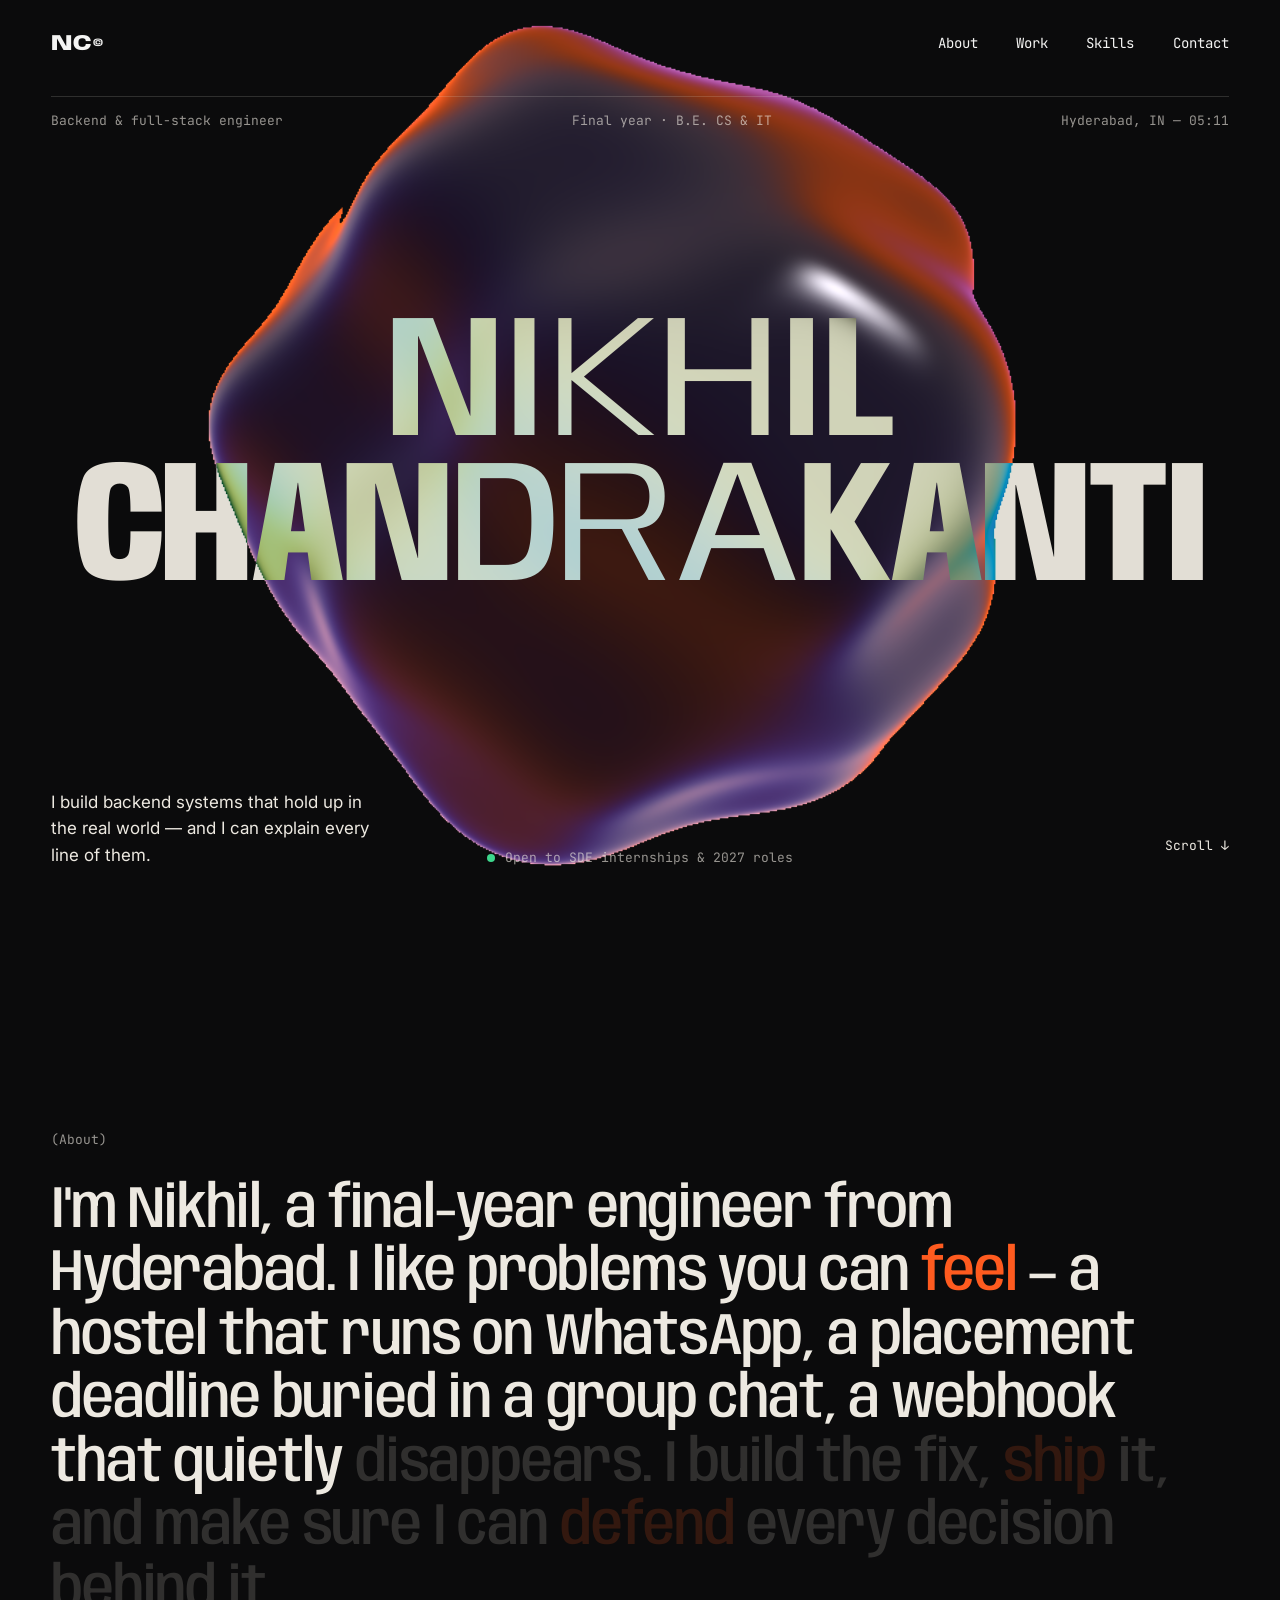
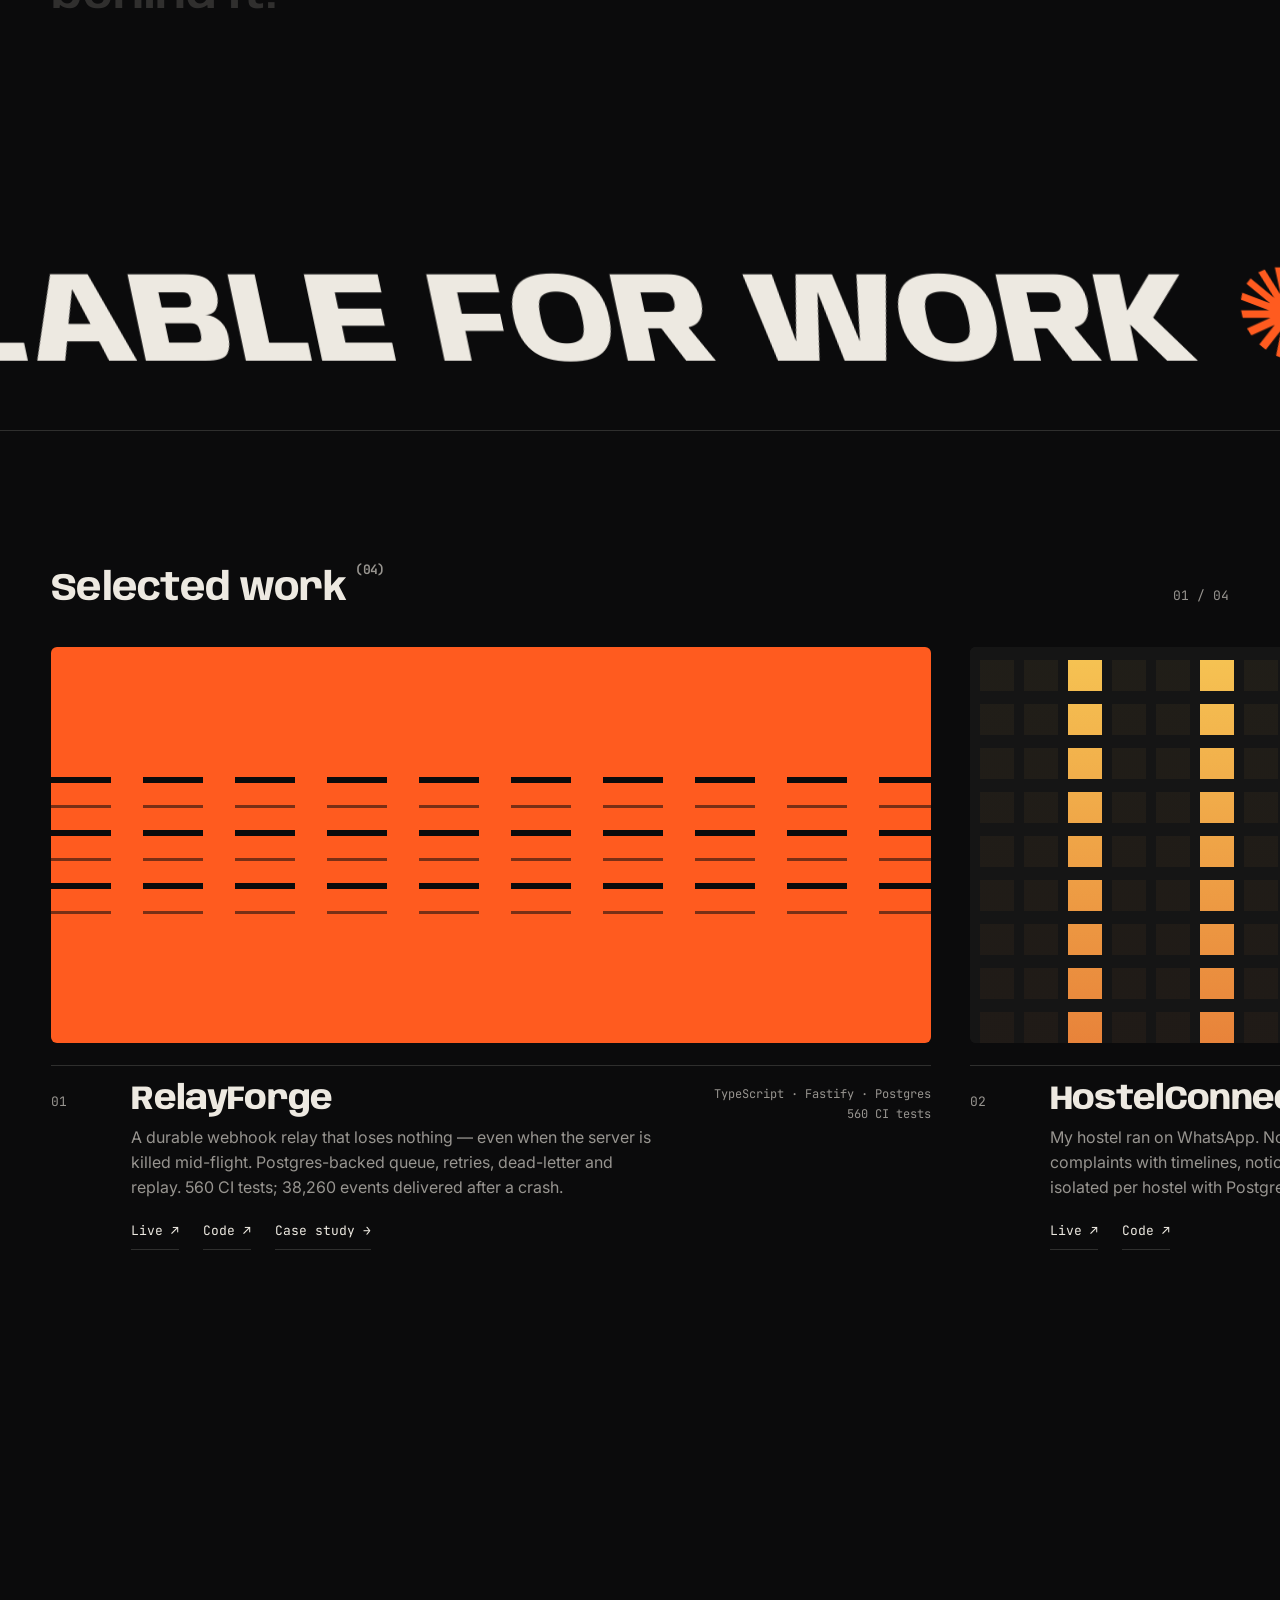
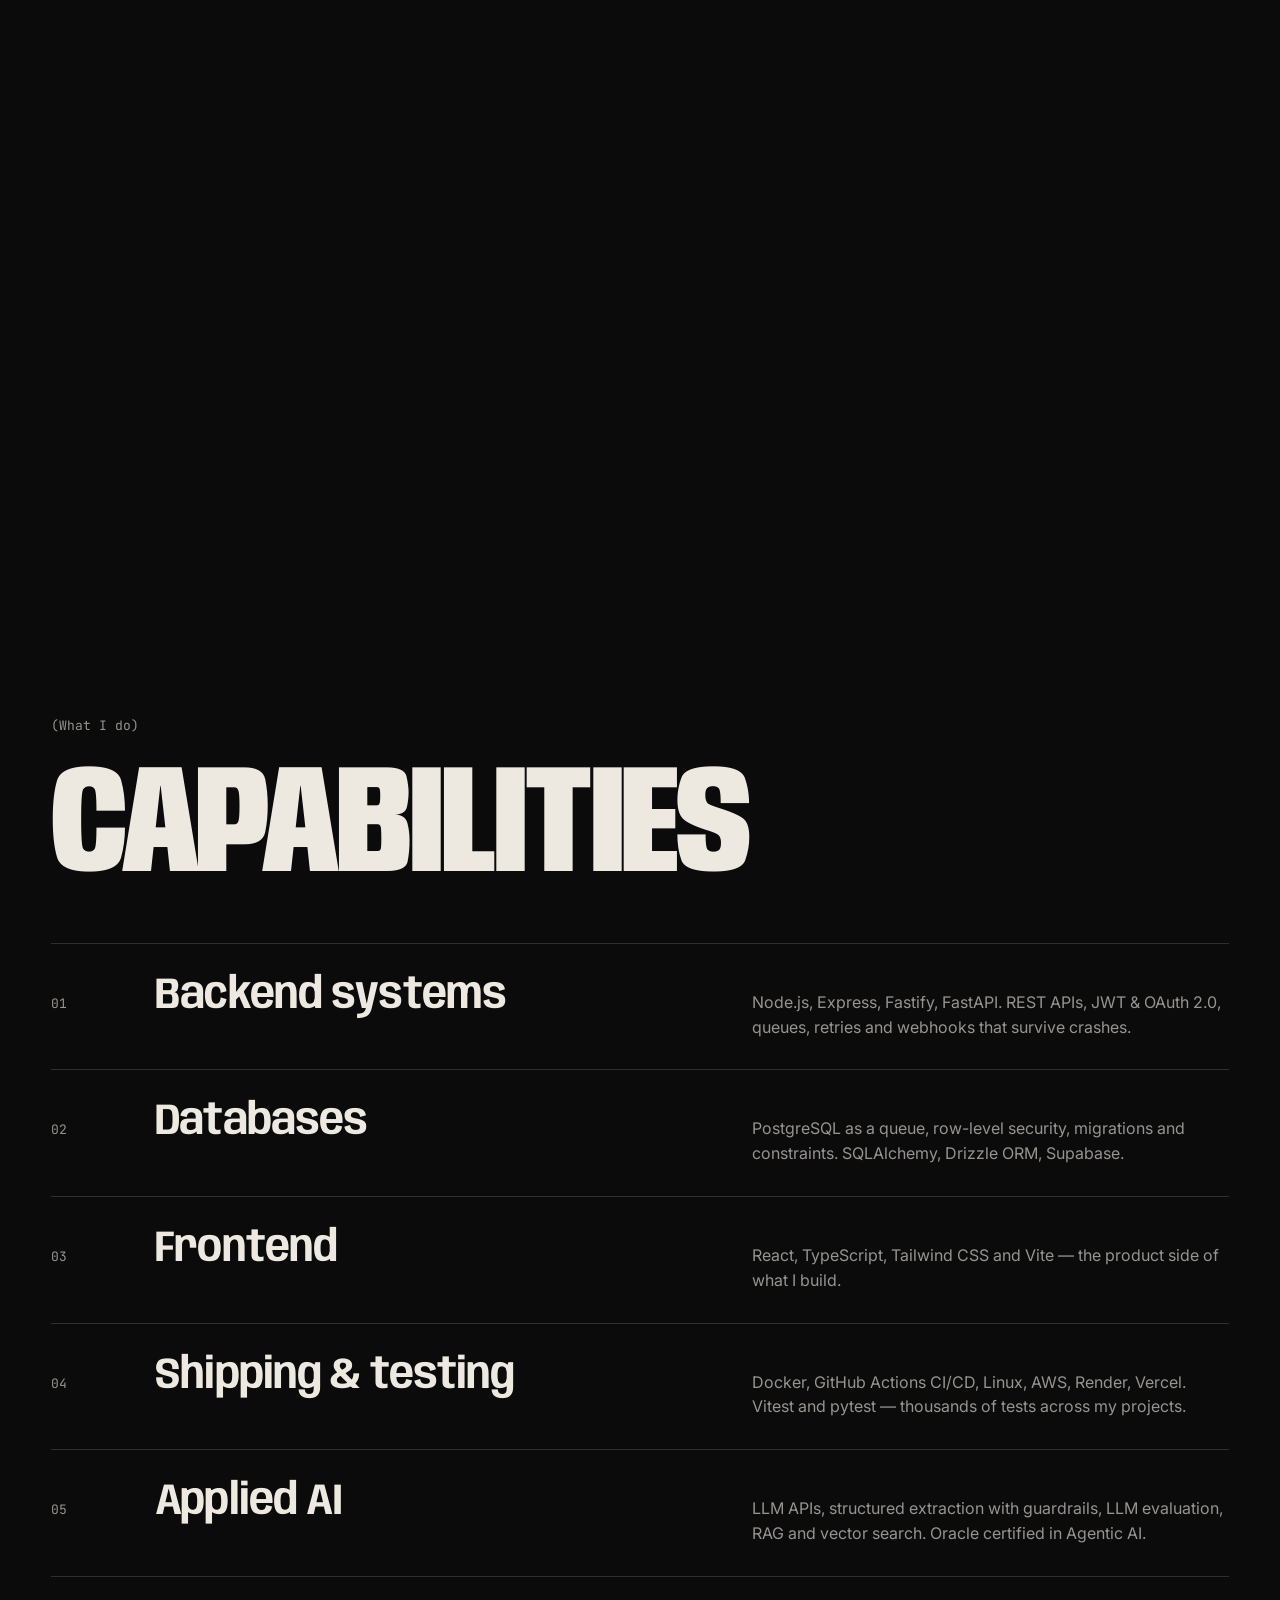
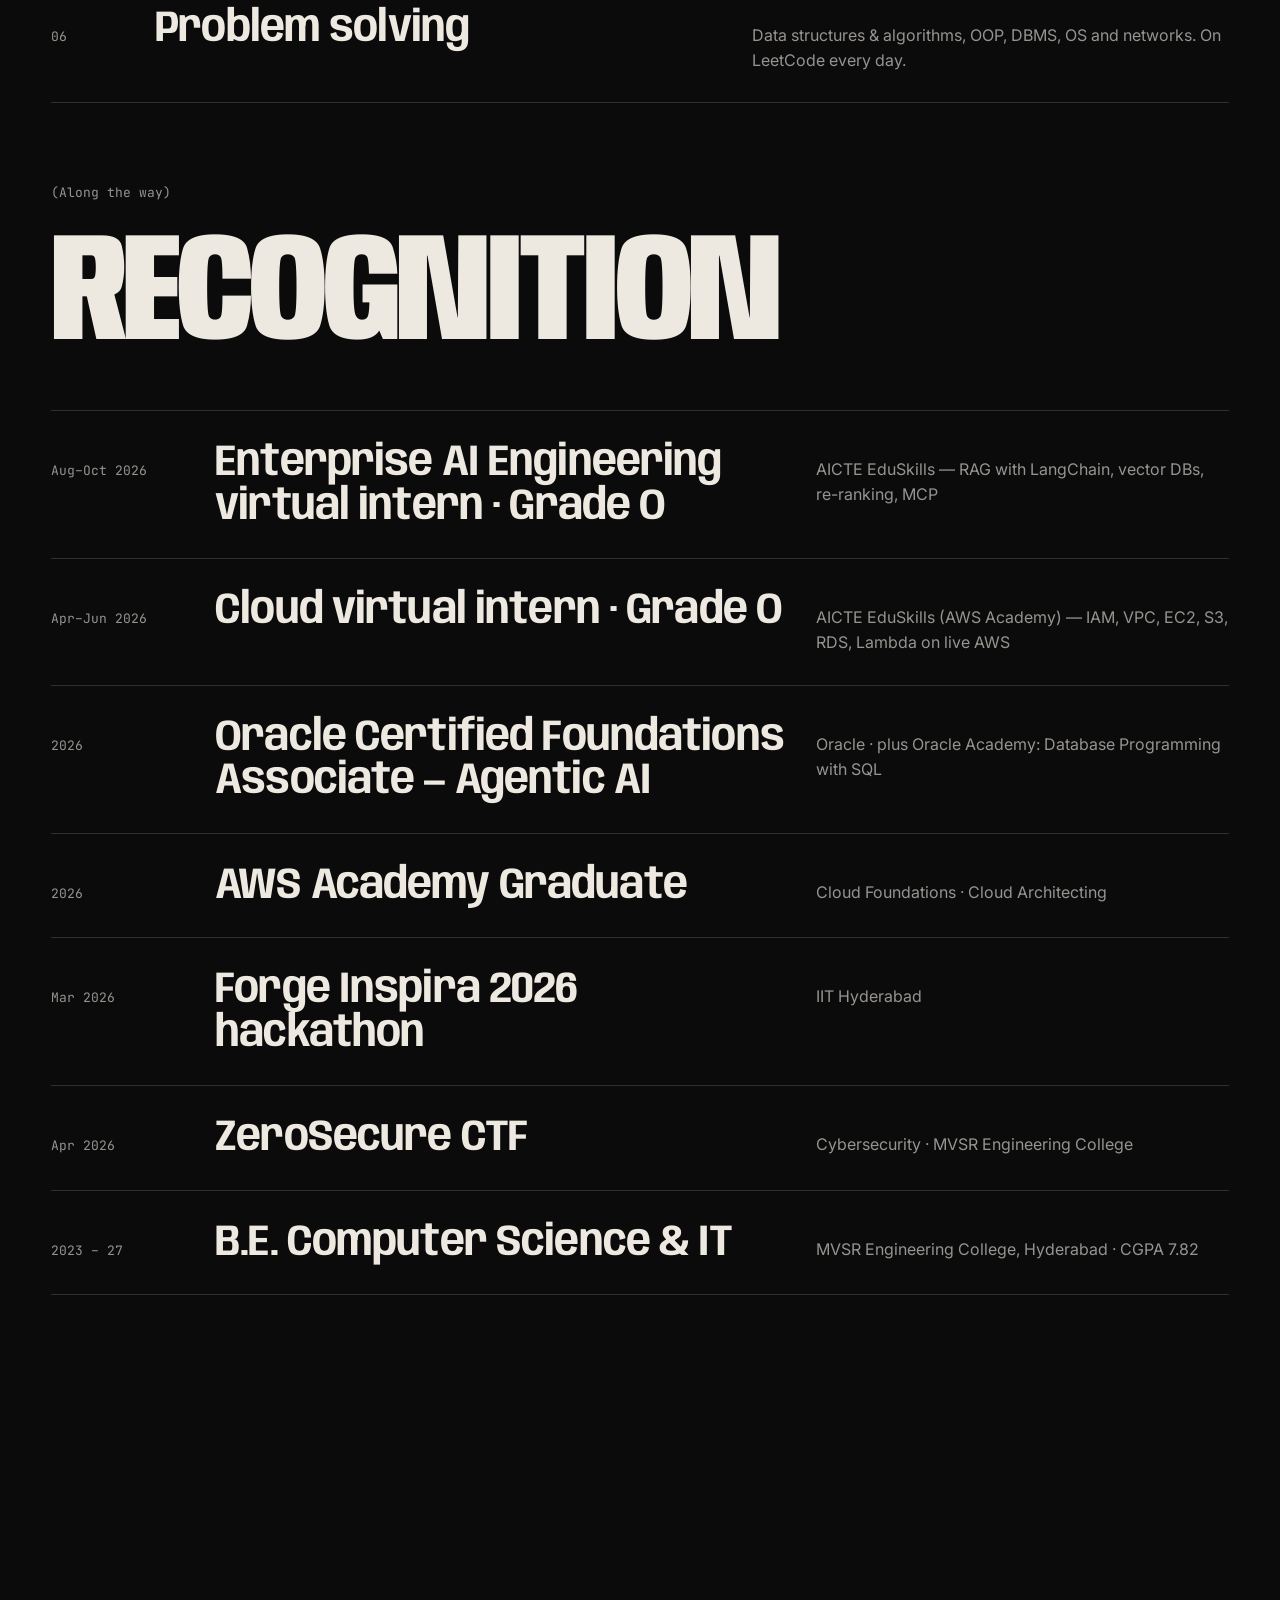
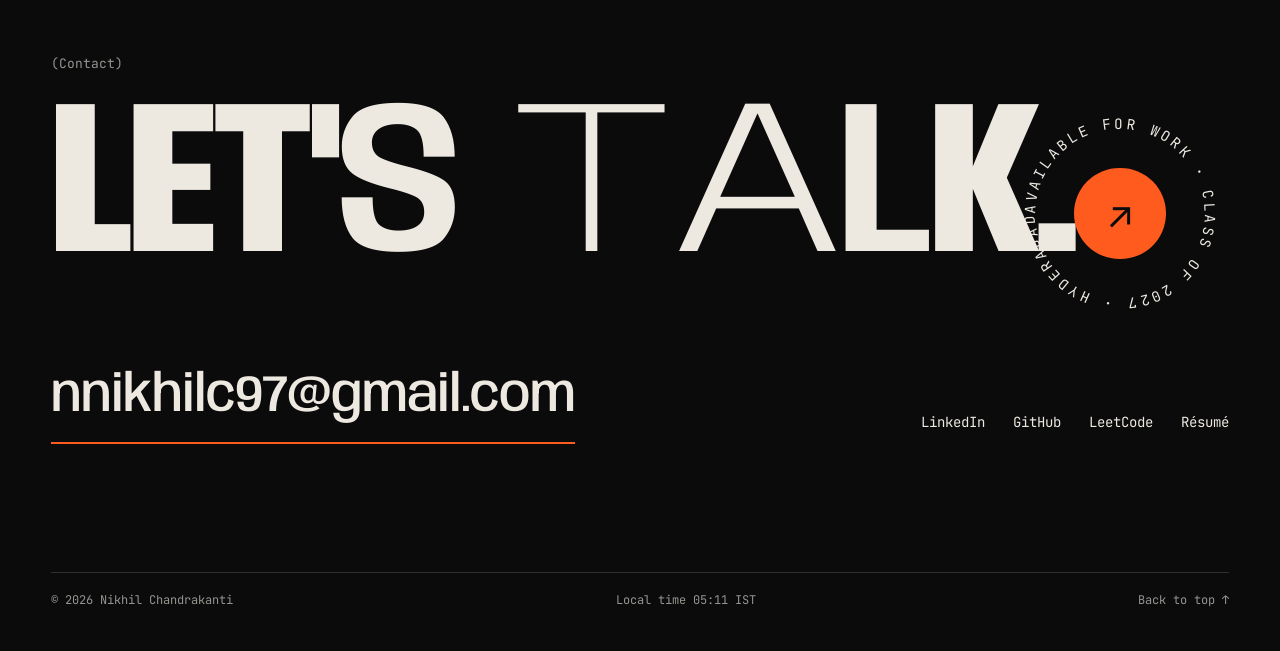
==== index.html @ cb403612 "Portfolio v3: creative editorial site" ====
<!DOCTYPE html>
<html lang="en">
<head>
<meta charset="utf-8">
<meta name="viewport" content="width=device-width, initial-scale=1">
<title>Nikhil Chandrakanti — Backend &amp; Full-Stack Engineer</title>
<meta name="description" content="Final-year CS & IT engineer from Hyderabad building backend systems that hold up in the real world — RelayForge, HostelConnect, DriveRadar.">
<link rel="icon" href="assets/favicon.svg" type="image/svg+xml">
<link rel="apple-touch-icon" href="assets/apple-touch-icon.png">
<meta name="theme-color" content="#0B0B0C">
<link rel="canonical" href="https://nick10-05.github.io/">
<meta property="og:type" content="website">
<meta property="og:site_name" content="Nikhil Chandrakanti">
<meta property="og:title" content="Nikhil Chandrakanti — Backend & Full-Stack Engineer">
<meta property="og:description" content="Final-year CS & IT engineer from Hyderabad building backend systems that hold up in the real world — RelayForge, HostelConnect, DriveRadar.">
<meta property="og:url" content="https://nick10-05.github.io/">
<meta property="og:image" content="https://nick10-05.github.io/assets/og-image.png">
<meta property="og:image:width" content="1200">
<meta property="og:image:height" content="630">
<meta name="twitter:card" content="summary_large_image">
<meta name="twitter:title" content="Nikhil Chandrakanti — Backend & Full-Stack Engineer">
<meta name="twitter:description" content="Final-year CS & IT engineer from Hyderabad building backend systems that hold up in the real world — RelayForge, HostelConnect, DriveRadar.">
<meta name="twitter:image" content="https://nick10-05.github.io/assets/og-image.png">
<script type="application/ld+json">{"@context":"https://schema.org","@type":"Person","name":"Nikhil Chandrakanti","jobTitle":"Software Engineer","url":"https://nick10-05.github.io/","address":{"@type":"PostalAddress","addressLocality":"Hyderabad","addressCountry":"IN"},"alumniOf":"MVSR Engineering College","sameAs":["https://github.com/nick10-05","https://www.linkedin.com/in/nnikhilc97","https://leetcode.com/u/nikku-2004"]}</script>
<link rel="preconnect" href="https://fonts.googleapis.com">
<link rel="preconnect" href="https://fonts.gstatic.com" crossorigin>
<link href="https://fonts.googleapis.com/css2?family=Anybody:wdth,wght@50..150,100..900&family=Inter:wght@400;500&family=JetBrains+Mono:wght@400;500&display=swap" rel="stylesheet">
<link rel="stylesheet" href="css/style.css">
</head>
<body>

<!-- preloader -->
<div class="loader" id="loader" aria-hidden="true">
  <div class="loader-name"><span>Nikhil</span><span>Chandrakanti</span></div>
  <div class="loader-count"><span id="count">0</span></div>
</div>

<!-- cursor -->
<div class="cursor" id="cursor" aria-hidden="true"><span id="cursorLabel"></span></div>

<!-- nav -->
<header class="nav">
  <a href="#top" class="nav-logo" aria-label="Back to top">NC<sup>©</sup></a>
  <nav aria-label="Primary" class="nav-links">
    <a href="#about" data-scramble>About</a>
    <a href="#work" data-scramble>Work</a>
    <a href="#skills" data-scramble>Skills</a>
    <a href="#contact" data-scramble>Contact</a>
  </nav>
</header>

<main id="top">

<!-- HERO -->
<section class="hero" data-tone="dark">
  <canvas id="blob" aria-hidden="true"></canvas>
  <div class="hero-meta">
    <span>Backend &amp; full-stack engineer</span>
    <span class="hide-s">Final year · B.E. CS &amp; IT</span>
    <span>Hyderabad, IN — <time id="clock">--:--</time></span>
  </div>
  <h1 class="kinetic" aria-label="Nikhil Chandrakanti">
    <span class="kline" data-kinetic aria-hidden="true">Nikhil</span>
    <span class="kline" data-kinetic aria-hidden="true">Chandrakanti</span>
  </h1>
  <div class="hero-foot">
    <p class="hero-intro">I build backend systems that hold up in the real world — and I can explain every line of them.</p>
    <p class="status"><span class="dot" aria-hidden="true"></span>Open to SDE internships &amp; 2027 roles</p>
    <a href="#about" class="scroll-cue" data-cursor="Scroll">Scroll <span aria-hidden="true">↓</span></a>
  </div>
</section>

<!-- ABOUT / MANIFESTO -->
<section class="about" id="about" data-tone="dark">
  <p class="label">(About)</p>
  <p class="manifesto" id="manifesto">I'm Nikhil, a final-year engineer from Hyderabad. I like problems you can feel — a hostel that runs on WhatsApp, a placement deadline buried in a group chat, a webhook that quietly disappears. I build the fix, ship it, and make sure I can defend every decision behind it.</p>
</section>

<!-- MARQUEE -->
<div class="marquee" aria-hidden="true"><div class="marquee-track" id="marquee"></div></div>

<!-- WORK: horizontal pinned scroll -->
<section class="work" id="work" data-tone="dark" aria-labelledby="work-h">
  <div class="work-sticky">
    <div class="work-head">
      <h2 id="work-h" class="h-sec">Selected work <sup>(04)</sup></h2>
      <p class="work-progress" aria-hidden="true"><span id="workNum">01</span> / 04</p>
    </div>
    <div class="work-track" id="workTrack">

      <article class="panel" data-cursor="Read">
        <a href="relayforge.html" class="panel-link">
          <div class="cover cover-rf" aria-hidden="true"><span></span><span></span><span></span><span></span><span></span><span></span></div>
          <div class="panel-info">
            <p class="pnum">01</p>
            <div><h3>RelayForge</h3><p>A durable webhook relay that loses nothing — even when the server is killed mid-flight. Postgres-backed queue, retries, dead-letter and replay. 560 CI tests; 38,260 events delivered after a crash.</p></div>
            <p class="ptags">TypeScript · Fastify · Postgres<br>560 CI tests</p>
          </div>
        </a>
        <p class="plinks"><a data-href="relayforgeDemo" href="#" data-scramble>Live ↗</a><a data-href="relayforgeRepo" href="#" data-scramble>Code ↗</a><a href="relayforge.html" data-scramble>Case study →</a></p>
      </article>

      <article class="panel" data-cursor="Code">
        <a data-href="hostelRepo" href="#" class="panel-link">
          <div class="cover cover-hc" aria-hidden="true"></div>
          <div class="panel-info">
            <p class="pnum">02</p>
            <div><h3>HostelConnect</h3><p>My hostel ran on WhatsApp. Now it runs on a multi-tenant platform — complaints with timelines, notices, bed allocation, UPI fee tracking — isolated per hostel with Postgres row-level security.</p></div>
            <p class="ptags">React · Express · Postgres<br>2,058 tests</p>
          </div>
        </a>
        <p class="plinks"><a data-href="hostelDemo" href="#" data-scramble>Live ↗</a><a data-href="hostelRepo" href="#" data-scramble>Code ↗</a></p>
      </article>

      <article class="panel" data-cursor="Code">
        <a data-href="driveRadarRepo" href="#" class="panel-link">
          <div class="cover cover-dr" aria-hidden="true"><i></i></div>
          <div class="panel-info">
            <p class="pnum">03</p>
            <div><h3>DriveRadar</h3><p>Scattered placement notices become one feed filtered by each student's eligibility. An LLM extracts the details — but every field must quote its evidence, and an admin approves before anything goes live.</p></div>
            <p class="ptags">Python · FastAPI · LLMs<br>99% test coverage</p>
          </div>
        </a>
        <p class="plinks"><a data-href="driveRadarDemo" href="#" data-scramble>Live ↗</a><a data-href="driveRadarRepo" href="#" data-scramble>Code ↗</a></p>
      </article>

      <article class="panel" data-cursor="Soon">
        <div class="panel-link">
          <div class="cover cover-ri" aria-hidden="true"></div>
          <div class="panel-info">
            <p class="pnum">04</p>
            <div><h3>Repository Intelligence</h3><p>Final-year project, in progress: change one file, see everything it can break — dependency graphs and change-impact analysis.</p></div>
            <p class="ptags">2026 – 27<br>Building now</p>
          </div>
        </div>
      </article>

    </div>
  </div>
</section>

<!-- SKILLS (light) -->
<section class="skills" id="skills" data-tone="light" aria-labelledby="skills-h">
  <div class="wrap">
    <p class="label">(What I do)</p>
    <h2 id="skills-h" class="h-big">Capabilities</h2>
    <ul class="rows" id="skillRows"></ul>
  </div>
</section>

<!-- RECOGNITION (light) -->
<section class="recog" data-tone="light" aria-labelledby="recog-h">
  <div class="wrap">
    <p class="label">(Along the way)</p>
    <h2 id="recog-h" class="h-big">Recognition</h2>
    <ul class="rows rows-3" id="recogRows"></ul>
  </div>
</section>

</main>

<!-- floating hover preview -->
<div class="preview" id="preview" aria-hidden="true"><span id="previewText"></span></div>

<!-- CONTACT -->
<footer class="contact" id="contact" data-tone="dark">
  <p class="label">(Contact)</p>
  <div class="badge-spin" aria-hidden="true"><svg viewBox="0 0 200 200"><defs><path id="circ" d="M100,100 m-78,0 a78,78 0 1,1 156,0 a78,78 0 1,1 -156,0"/></defs><text><textPath href="#circ">AVAILABLE FOR WORK · CLASS OF 2027 · HYDERABAD · </textPath></text></svg><span>↗</span></div>
  <h2 class="contact-big"><span data-kinetic>Let's</span> <span data-kinetic>talk.</span></h2>
  <div class="contact-row">
    <a class="mail" data-mail href="#" data-cursor="Write"><span data-scramble id="mailText">Say hello</span></a>
    <ul class="socials">
      <li><a data-href="linkedin" href="#" data-scramble>LinkedIn</a></li>
      <li><a href="https://github.com/nick10-05" data-scramble>GitHub</a></li>
      <li><a data-href="leetcode" href="#" data-scramble>LeetCode</a></li>
      <li><a data-href="resume" href="#" data-scramble>Résumé</a></li>
    </ul>
  </div>
  <div class="foot">
    <span>© <span id="yr">2026</span> Nikhil Chandrakanti</span>
    <span>Local time <time id="clock2">--:--</time> IST</span>
    <a href="#top" data-scramble>Back to top ↑</a>
  </div>
</footer>

<script src="js/main.js"></script>
</body>
</html>
---- css/style.css ----
/*
  VOICE   confident, playful, editorial — a studio-grade personal site
  IDEA    a living poster: type that reacts to you, a liquid form that breathes
  PICTURE raymarched iridescent blob (raw WebGL) behind giant kinetic type
  COLOUR  ink #0B0B0C ⇄ bone #EDE9E1, one hot accent #FF5B1F; the page flips tone as you scroll
  TYPE    Anybody (variable width + weight) · Inter · JetBrains Mono labels
*/
:root{
  --ink:#0B0B0C; --bone:#EDE9E1; --acc:#FF5B1F; --grey:#8A877F;
  --bg:var(--ink); --fg:var(--bone); --sub:rgba(237,233,225,.62); --rule:rgba(237,233,225,.16);
  --display:'Anybody',system-ui,sans-serif; --mono:'JetBrains Mono',ui-monospace,monospace;
  --pad:clamp(20px,4vw,56px);
  color-scheme:dark;
}
body.light{--bg:var(--bone); --fg:var(--ink); --sub:rgba(11,11,12,.6); --rule:rgba(11,11,12,.16); color-scheme:light}
*{box-sizing:border-box;min-width:0}
html{scroll-behavior:smooth}
body{margin:0;background:var(--bg);color:var(--fg);font:16px/1.55 Inter,system-ui,sans-serif;overflow-x:clip;-webkit-font-smoothing:antialiased;transition:background-color .7s cubic-bezier(.6,0,.2,1),color .7s cubic-bezier(.6,0,.2,1)}
body.loading{overflow:hidden}
a{color:inherit;text-decoration:none}
:focus-visible{outline:2px solid var(--acc);outline-offset:4px}
::selection{background:var(--acc);color:var(--ink)}
.label{margin:0 0 28px;font-family:var(--mono);font-size:13px;color:var(--sub)}
.wrap{max-width:1400px;margin:0 auto}

/* ---------- loader ---------- */
.loader{position:fixed;inset:0;z-index:200;background:var(--ink);color:var(--bone);display:flex;flex-direction:column;justify-content:space-between;padding:var(--pad);clip-path:inset(0 0 0 0);transition:clip-path 1s cubic-bezier(.8,0,.2,1)}
.loader.done{clip-path:inset(0 0 100% 0)}
.loader-name{display:flex;gap:.4em;font-family:var(--mono);font-size:14px;overflow:hidden}
.loader-name span{display:inline-block;transform:translateY(110%);animation:up .8s cubic-bezier(.2,.8,.2,1) forwards}
.loader-name span+span{animation-delay:.1s}
.loader-count{align-self:flex-end;font-family:var(--display);font-variation-settings:"wdth" 60,"wght" 800;font-size:clamp(96px,22vw,320px);line-height:.8;font-variant-numeric:tabular-nums}
@keyframes up{to{transform:none}}

/* ---------- cursor ---------- */
.cursor{position:fixed;left:0;top:0;z-index:150;width:12px;height:12px;margin:-6px 0 0 -6px;border-radius:50%;background:#fff;mix-blend-mode:difference;pointer-events:none;display:flex;align-items:center;justify-content:center;transition:width .35s cubic-bezier(.2,.8,.2,1),height .35s cubic-bezier(.2,.8,.2,1),margin .35s cubic-bezier(.2,.8,.2,1),background .3s;opacity:0}
.cursor.on{opacity:1}
.cursor.hover{width:44px;height:44px;margin:-22px 0 0 -22px}
.cursor.big{width:104px;height:104px;margin:-52px 0 0 -52px;background:var(--acc);mix-blend-mode:normal}
.cursor span{font-family:var(--mono);font-size:13px;color:var(--ink);opacity:0;transition:opacity .2s}
.cursor.big span{opacity:1}
@media (pointer:fine){.has-cursor, .has-cursor a, .has-cursor button{cursor:none}}

/* ---------- nav ---------- */
.nav{position:fixed;top:0;left:0;right:0;z-index:100;display:flex;justify-content:space-between;align-items:center;padding:22px var(--pad);mix-blend-mode:difference;color:#fff}
.nav-logo{font-family:var(--display);font-variation-settings:"wdth" 120,"wght" 800;font-size:22px;letter-spacing:-.02em;min-height:44px;display:inline-flex;align-items:center}
.nav-logo sup{font-size:11px;margin-left:2px}
.nav-links{display:flex;gap:clamp(14px,3vw,40px);font-family:var(--mono);font-size:14px}
.nav-links a{min-height:44px;display:inline-flex;align-items:center}

/* ---------- hero ---------- */
.hero{position:relative;min-height:100svh;display:flex;flex-direction:column;justify-content:space-between;padding:96px var(--pad) 32px;overflow:hidden}
#blob{position:absolute;inset:0;width:100%;height:100%;pointer-events:none}
.hero-meta{position:relative;display:flex;justify-content:space-between;gap:16px;font-family:var(--mono);font-size:13px;color:var(--sub);border-top:1px solid var(--rule);padding-top:14px}
.kinetic{position:relative;margin:0;display:flex;flex-direction:column;align-items:center;font-family:var(--display);font-weight:800;font-size:clamp(56px,15.5vw,270px);line-height:.84;letter-spacing:-.02em;text-transform:uppercase;color:#EDE9E1;mix-blend-mode:difference;user-select:none}
.kline{display:block;white-space:nowrap;overflow:hidden;padding:0 .02em}
.ch{display:inline-block;font-variation-settings:"wdth" 75,"wght" 800;transition:font-variation-settings .5s cubic-bezier(.2,.8,.2,1)}
.kinetic .ch{transform:translateY(105%)}
.ready .kinetic .ch{animation:up 1s cubic-bezier(.2,.8,.2,1) forwards;animation-delay:var(--d)}
.hero-foot{position:relative;display:grid;grid-template-columns:repeat(3,minmax(0,1fr));gap:24px;align-items:end}
.hero-intro{margin:0;max-width:340px;font-size:17px;color:var(--fg)}
.status{margin:0;justify-self:center;display:flex;align-items:center;gap:10px;font-family:var(--mono);font-size:13px;color:var(--sub)}
.status .dot{width:8px;height:8px;border-radius:50%;background:#3DD68C;box-shadow:0 0 0 0 rgba(61,214,140,.6);animation:ping 2s infinite}
@keyframes ping{to{box-shadow:0 0 0 12px rgba(61,214,140,0)}}
.scroll-cue{justify-self:end;font-family:var(--mono);font-size:13px;min-height:44px;display:inline-flex;align-items:center;gap:8px}
.scroll-cue span{display:inline-block;animation:bob 1.6s ease-in-out infinite}
@keyframes bob{50%{transform:translateY(5px)}}

/* ---------- about ---------- */
.about{padding:clamp(120px,18vw,240px) var(--pad);max-width:1400px;margin:0 auto}
.manifesto{margin:0;font-family:var(--display);font-variation-settings:"wdth" 90,"wght" 500;font-size:clamp(30px,4.6vw,72px);line-height:1.08;letter-spacing:-.02em;text-wrap:balance}
.manifesto .w{color:var(--fg);opacity:.16;transition:opacity .35s}
.manifesto .w.on{opacity:1}
.manifesto .w.hl{color:var(--acc)}

/* ---------- marquee ---------- */
.marquee{overflow:hidden;padding:8px 0 40px;border-bottom:1px solid var(--rule)}
.marquee-track{display:flex;width:max-content;will-change:transform;font-family:var(--display);font-size:clamp(64px,10vw,160px);line-height:1;text-transform:uppercase;white-space:nowrap}
.marquee-track span{padding-right:.35em;font-variation-settings:"wdth" 110,"wght" 800}
.marquee-track span.o{color:transparent;-webkit-text-stroke:1.5px var(--fg);font-variation-settings:"wdth" 60,"wght" 300}
.marquee-track span.a{color:var(--acc)}

/* ---------- work (pinned horizontal) ---------- */
.work{position:relative}
.work-sticky{position:sticky;top:0;height:100svh;overflow:hidden;display:flex;flex-direction:column;justify-content:center;gap:28px;padding:76px 0 28px}
.work-head{display:flex;justify-content:space-between;align-items:baseline;padding:0 var(--pad)}
.h-sec{margin:0;font-family:var(--display);font-variation-settings:"wdth" 100,"wght" 700;font-size:clamp(28px,3vw,44px);letter-spacing:-.02em}
.h-sec sup{font-family:var(--mono);font-size:13px;font-weight:400;color:var(--sub);vertical-align:top}
.work-progress{margin:0;font-family:var(--mono);font-size:13px;color:var(--sub)}
.work-track{display:flex;gap:clamp(20px,3vw,48px);padding:0 var(--pad);will-change:transform}
.panel{flex:0 0 min(72vw,880px)}
.panel-link{display:flex;flex-direction:column;gap:22px}
.cover{position:relative;height:min(44vh,470px);border-radius:6px;overflow:hidden;transition:transform .9s cubic-bezier(.2,.8,.2,1),border-radius .6s}
.panel:hover .cover{transform:scale(.97);border-radius:28px}
.panel-info{display:grid;grid-template-columns:60px minmax(0,1fr) auto;gap:20px;align-items:start;border-top:1px solid var(--rule);padding-top:18px}
.pnum{margin:0;font-family:var(--mono);font-size:13px;color:var(--sub)}
.panel-info h3{margin:0;font-family:var(--display);font-variation-settings:"wdth" 100,"wght" 750;font-size:clamp(26px,2.6vw,40px);letter-spacing:-.02em;line-height:1;transition:font-variation-settings .5s}
.panel:hover .panel-info h3{font-variation-settings:"wdth" 130,"wght" 400}
.panel-info p{margin:8px 0 0;color:var(--sub);max-width:520px}
.plinks{margin:14px 0 0 80px;display:flex;flex-wrap:wrap;gap:6px 24px;font-family:var(--mono);font-size:13px}
.plinks a{min-height:36px;display:inline-flex;align-items:center;border-bottom:1px solid var(--rule)}
.plinks a:hover{border-color:var(--acc);color:var(--acc)}
.plinks a[aria-disabled]{display:none}
.panel-info .ptags{margin:0;font-family:var(--mono);font-size:12px;white-space:nowrap;text-align:right;line-height:1.7}
/* generative covers */
.cover-rf{background:var(--acc);display:flex;flex-direction:column;justify-content:center;gap:22px;padding:0 0}
.cover-rf span{display:block;height:6px;background:repeating-linear-gradient(90deg,var(--ink) 0 60px,transparent 60px 92px);background-size:184px 6px;animation:stream 3s linear infinite}
.cover-rf span:nth-child(2n){animation-duration:4.6s;animation-direction:reverse;opacity:.55;height:3px}
.cover-rf span:nth-child(3n){animation-duration:2.2s}
@keyframes stream{to{background-position:184px 0}}
.cover-hc{background:linear-gradient(90deg,#151515 22%,transparent 22%) 0 0/44px 44px,linear-gradient(#151515 30%,transparent 30%) 0 0/44px 44px,linear-gradient(180deg,#F6C453,#E8833A);}
.cover-hc::after{content:"";position:absolute;inset:0;background:linear-gradient(90deg,#151515 22%,transparent 22%) 0 0/44px 44px,linear-gradient(#151515 30%,transparent 30%) 0 0/44px 44px,repeating-linear-gradient(90deg,rgba(21,21,21,.95) 0 88px,transparent 88px 132px,rgba(21,21,21,.95) 132px 220px,transparent 220px 264px);background-blend-mode:normal;animation:flicker 5s steps(1) infinite}
@keyframes flicker{30%{opacity:.6}60%{opacity:.85}80%{opacity:.5}}
.cover-dr{background:repeating-radial-gradient(circle at 50% 50%,transparent 0 46px,rgba(11,11,12,.22) 46px 47px),#D9F99D}
.cover-dr i{position:absolute;left:50%;top:50%;width:140%;aspect-ratio:1;translate:-50% -50%;border-radius:50%;background:conic-gradient(from 0deg,rgba(11,11,12,.55),transparent 60deg);animation:spin 5s linear infinite}
@keyframes spin{to{transform:rotate(360deg)}}
.cover-ri{background:radial-gradient(circle,rgba(237,233,225,.9) 2px,transparent 2.5px) 0 0/34px 34px,linear-gradient(135deg,#4C1D95,#1E1B4B 70%)}
.cover-ri::after{content:"";position:absolute;inset:0;background:radial-gradient(circle at var(--x,30%) var(--y,40%),rgba(255,91,31,.75),transparent 28%);animation:wander 9s ease-in-out infinite alternate}
@keyframes wander{0%{--x:20%;--y:30%}50%{--x:70%;--y:60%}100%{--x:40%;--y:80%}}
@property --x{syntax:'<percentage>';inherits:false;initial-value:30%}
@property --y{syntax:'<percentage>';inherits:false;initial-value:40%}
.cover-cc{background:#0F766E;display:flex;align-items:center;justify-content:center}
.cover-cc b{width:clamp(110px,14vw,190px);aspect-ratio:1;border-radius:50%;display:flex;align-items:center;justify-content:center;font-family:var(--display);font-variation-settings:"wdth" 120,"wght" 800;font-size:clamp(40px,5vw,72px);color:var(--ink);background:var(--bone);border:6px solid #0F766E;transition:transform .6s cubic-bezier(.2,.8,.2,1)}
.cover-cc b+b{margin-left:-36px}
.cover-cc b:nth-child(2){background:var(--acc)}
.cover-cc b:nth-child(3){background:#FDE68A}
.panel:hover .cover-cc b:nth-child(1){transform:translateX(-18px) rotate(-8deg)}
.panel:hover .cover-cc b:nth-child(3){transform:translateX(18px) rotate(8deg)}

/* ---------- light sections ---------- */
.skills,.recog{padding:clamp(100px,14vw,200px) var(--pad) 40px}
.recog{padding-top:40px;padding-bottom:clamp(100px,14vw,200px)}
.h-big{margin:0 0 48px;font-family:var(--display);font-variation-settings:"wdth" 70,"wght" 850;font-size:clamp(64px,12vw,200px);line-height:.85;letter-spacing:-.03em;text-transform:uppercase}
.rows{margin:0;padding:0;list-style:none;border-bottom:1px solid var(--rule)}
.rows li{border-top:1px solid var(--rule)}
.row{display:grid;grid-template-columns:80px minmax(0,1.2fr) minmax(0,1fr);gap:24px;align-items:baseline;padding:30px 0;transition:padding .5s cubic-bezier(.2,.8,.2,1),color .3s}
.rows-3 .row{grid-template-columns:140px minmax(0,1.4fr) minmax(0,1fr)}
.row .n{font-family:var(--mono);font-size:13px;color:var(--sub)}
.row h3{margin:0;font-family:var(--display);font-variation-settings:"wdth" 90,"wght" 650;font-size:clamp(26px,3.4vw,52px);line-height:1;letter-spacing:-.02em;transition:font-variation-settings .5s}
.row p{margin:0;color:var(--sub)}
.rows li:hover .row{padding-left:24px}
.rows li:hover h3{font-variation-settings:"wdth" 125,"wght" 380}

/* hover preview card */
.preview{position:fixed;left:0;top:0;z-index:90;width:280px;height:190px;margin:-95px 0 0 -140px;border-radius:14px;display:flex;align-items:center;justify-content:center;pointer-events:none;opacity:0;scale:.6;transition:opacity .3s,scale .4s cubic-bezier(.2,.8,.2,1);font-family:var(--display);font-variation-settings:"wdth" 70,"wght" 800;font-size:64px;color:var(--ink);letter-spacing:-.02em}
.preview.on{opacity:1;scale:1}

/* ---------- contact ---------- */
.contact{position:relative;padding:clamp(100px,14vw,200px) var(--pad) 28px;overflow:hidden}
.badge-spin{position:absolute;right:var(--pad);top:clamp(140px,18vw,260px);width:clamp(150px,17vw,250px);aspect-ratio:1;display:flex;align-items:center;justify-content:center}
.badge-spin svg{position:absolute;inset:0;width:100%;height:100%;animation:spin 16s linear infinite}
.badge-spin text{font-family:var(--mono);font-size:13.2px;letter-spacing:.18em;fill:var(--fg)}
.badge-spin span{width:42%;aspect-ratio:1;border-radius:50%;background:var(--acc);color:var(--ink);display:flex;align-items:center;justify-content:center;font-size:clamp(28px,3vw,44px)}
@media (max-width:700px){.badge-spin{display:none}}
.contact-big{margin:0;font-family:var(--display);font-weight:800;font-size:clamp(72px,17vw,320px);line-height:.82;letter-spacing:-.03em;text-transform:uppercase}
.contact-big>span{display:inline-block;white-space:nowrap}
.contact-big .ch{transform:none}
.contact-row{margin-top:clamp(40px,6vw,80px);display:flex;flex-wrap:wrap;justify-content:space-between;align-items:flex-end;gap:32px}
.mail{font-family:var(--display);font-variation-settings:"wdth" 100,"wght" 500;font-size:clamp(28px,4vw,60px);letter-spacing:-.02em;border-bottom:2px solid var(--acc);padding-bottom:6px;transition:color .3s}
.mail:hover{color:var(--acc)}
.socials{margin:0;padding:0;list-style:none;display:flex;flex-wrap:wrap;gap:8px 28px;font-family:var(--mono);font-size:14px}
.socials a{min-height:44px;display:inline-flex;align-items:center}
.socials a[aria-disabled]{opacity:.4}
.foot{margin-top:clamp(60px,10vw,140px);padding-top:18px;border-top:1px solid var(--rule);display:flex;flex-wrap:wrap;justify-content:space-between;gap:12px;font-family:var(--mono);font-size:12px;color:var(--sub)}
.foot a{min-height:32px}

/* reveal */
.rv{opacity:0;transform:translateY(40px);transition:opacity 1s cubic-bezier(.2,.8,.2,1),transform 1s cubic-bezier(.2,.8,.2,1)}
.rv.in{opacity:1;transform:none}

/* case study */
.cs{padding:140px var(--pad) 80px;max-width:1400px;margin:0 auto}
.cs-title{margin:0;font-family:var(--display);font-weight:800;font-size:clamp(64px,14vw,240px);line-height:.84;letter-spacing:-.03em;text-transform:uppercase}
.cs-lede{margin:40px 0 0;max-width:760px;font-family:var(--display);font-variation-settings:"wdth" 90,"wght" 450;font-size:clamp(22px,2.6vw,36px);line-height:1.2}
.cs-facts{margin:64px 0 0;display:grid;grid-template-columns:repeat(4,minmax(0,1fr));border-top:1px solid var(--rule)}
.cs-facts div{padding:18px 18px 18px 0}
.cs-facts dt{font-family:var(--mono);font-size:12px;color:var(--sub)}
.cs-facts dd{margin:6px 0 0}
.cs-cover{margin:0 var(--pad);height:min(70vh,720px);border-radius:8px;overflow:hidden;position:relative}
.cs-sec{max-width:1400px;margin:0 auto;padding:clamp(80px,10vw,140px) var(--pad) 0;display:grid;grid-template-columns:minmax(0,1fr) minmax(0,2fr);gap:40px}
.cs-sec h2{margin:0;font-family:var(--mono);font-size:13px;font-weight:400;color:var(--sub)}
.cs-sec .body{font-family:var(--display);font-variation-settings:"wdth" 90,"wght" 450;font-size:clamp(20px,2vw,30px);line-height:1.3}
.cs-sec .body p{margin:0 0 .8em}
.cs-btns{margin-top:40px;display:flex;flex-wrap:wrap;gap:12px}
.pillbtn{display:inline-flex;align-items:center;min-height:52px;padding:0 26px;border-radius:999px;border:1px solid var(--fg);font-family:var(--mono);font-size:14px;transition:background .3s,color .3s}
.pillbtn:hover,.pillbtn.solid{background:var(--fg);color:var(--bg)}
.pillbtn.solid:hover{background:var(--acc);border-color:var(--acc);color:var(--ink)}
.pillbtn[aria-disabled]{opacity:.45}

/* ---------- responsive ---------- */
@media (max-width:860px){
  .hide-s{display:none}
  .hero-foot{grid-template-columns:1fr;gap:16px}
  .status,.scroll-cue{justify-self:start}
  .work-sticky{position:static;height:auto;overflow:visible;padding:80px 0 40px}
  .work-track{flex-direction:column;transform:none!important}
  .panel{flex:none}
  .cover{height:56vw}
  .panel-info{grid-template-columns:40px minmax(0,1fr)}
  .panel-info .ptags{grid-column:2;text-align:left}
  .plinks{margin-left:60px}
  .work-progress{display:none}
  .row,.rows-3 .row{grid-template-columns:minmax(0,1fr);gap:8px}
  .cs-facts{grid-template-columns:repeat(2,minmax(0,1fr))}
  .cs-sec{grid-template-columns:1fr}
  .nav-links{gap:16px;font-size:13px}
}
@media (max-width:420px){.nav-links a:nth-child(3){display:none}}
@media (prefers-reduced-motion:reduce){
  *,*::before,*::after{animation:none!important;transition:none!important;scroll-behavior:auto!important}
  .ch{transform:none!important}
  .rv{opacity:1;transform:none}
  .loader{display:none}
}
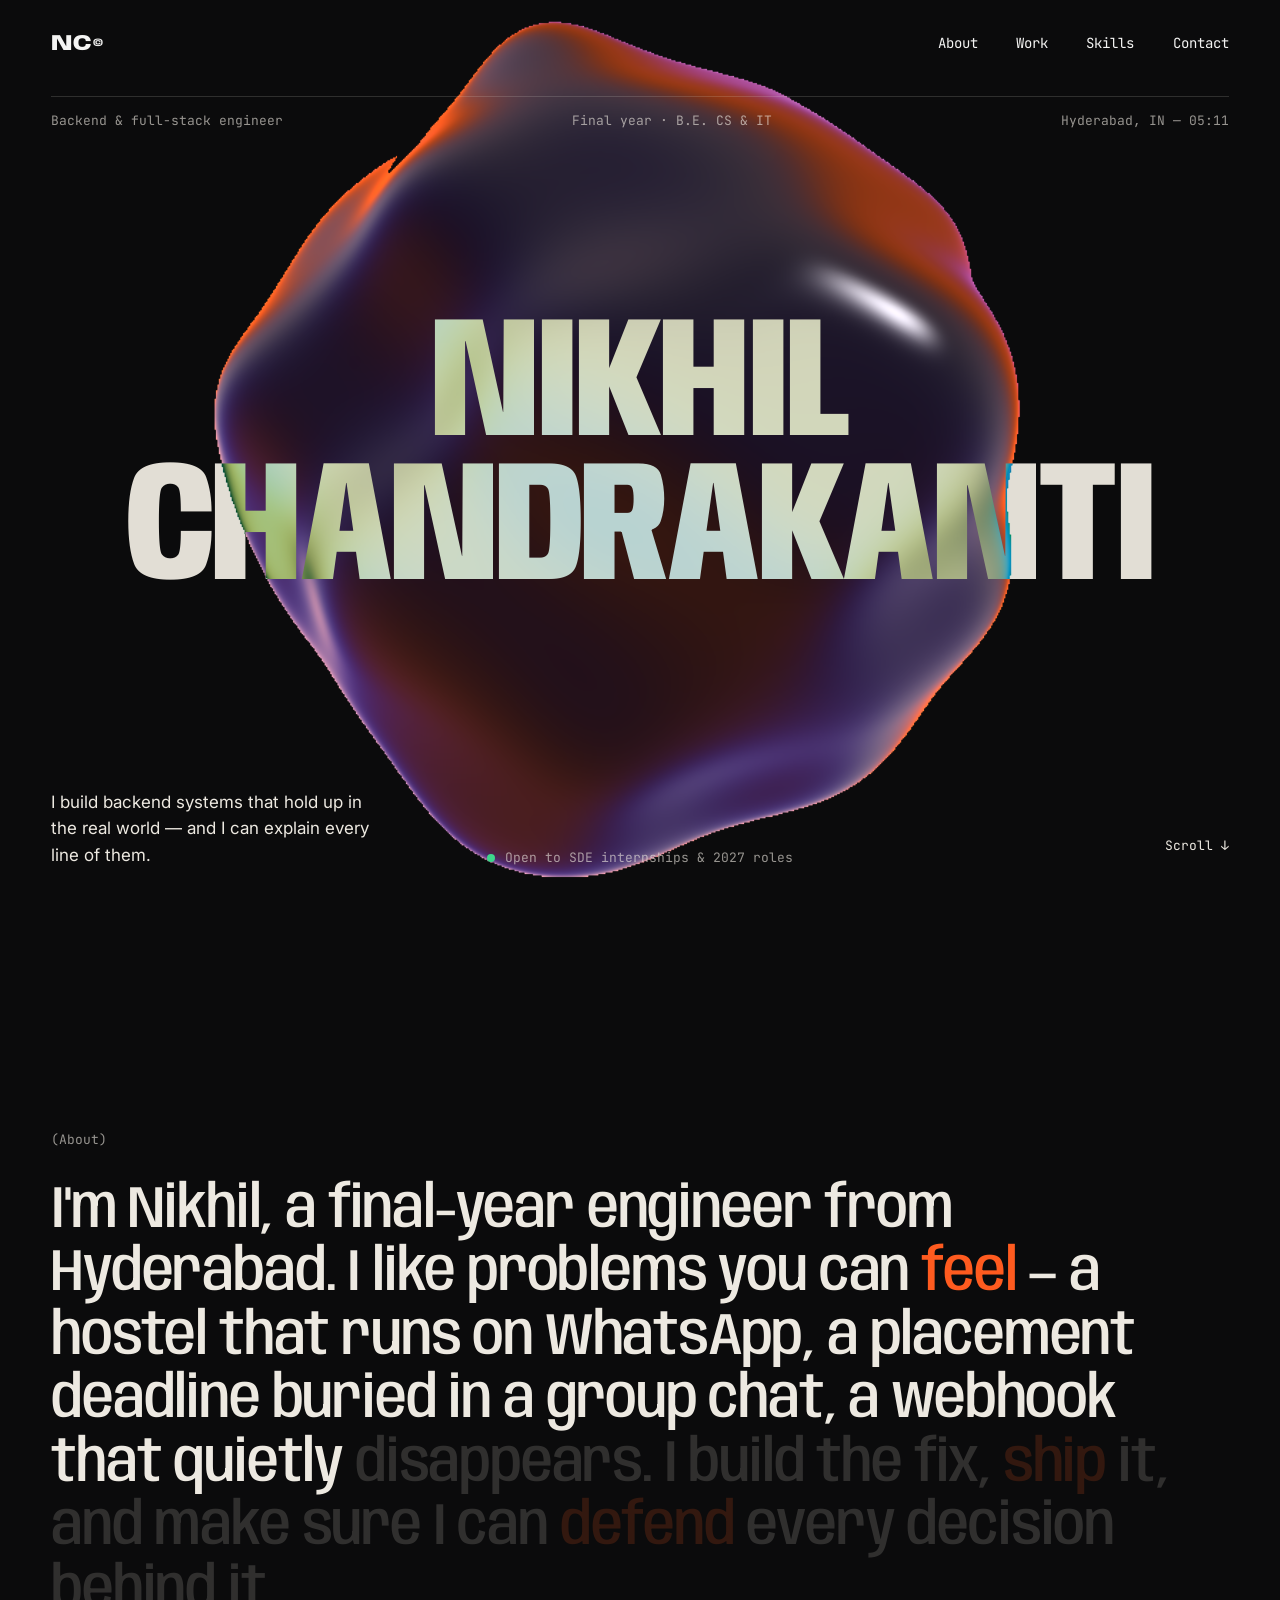
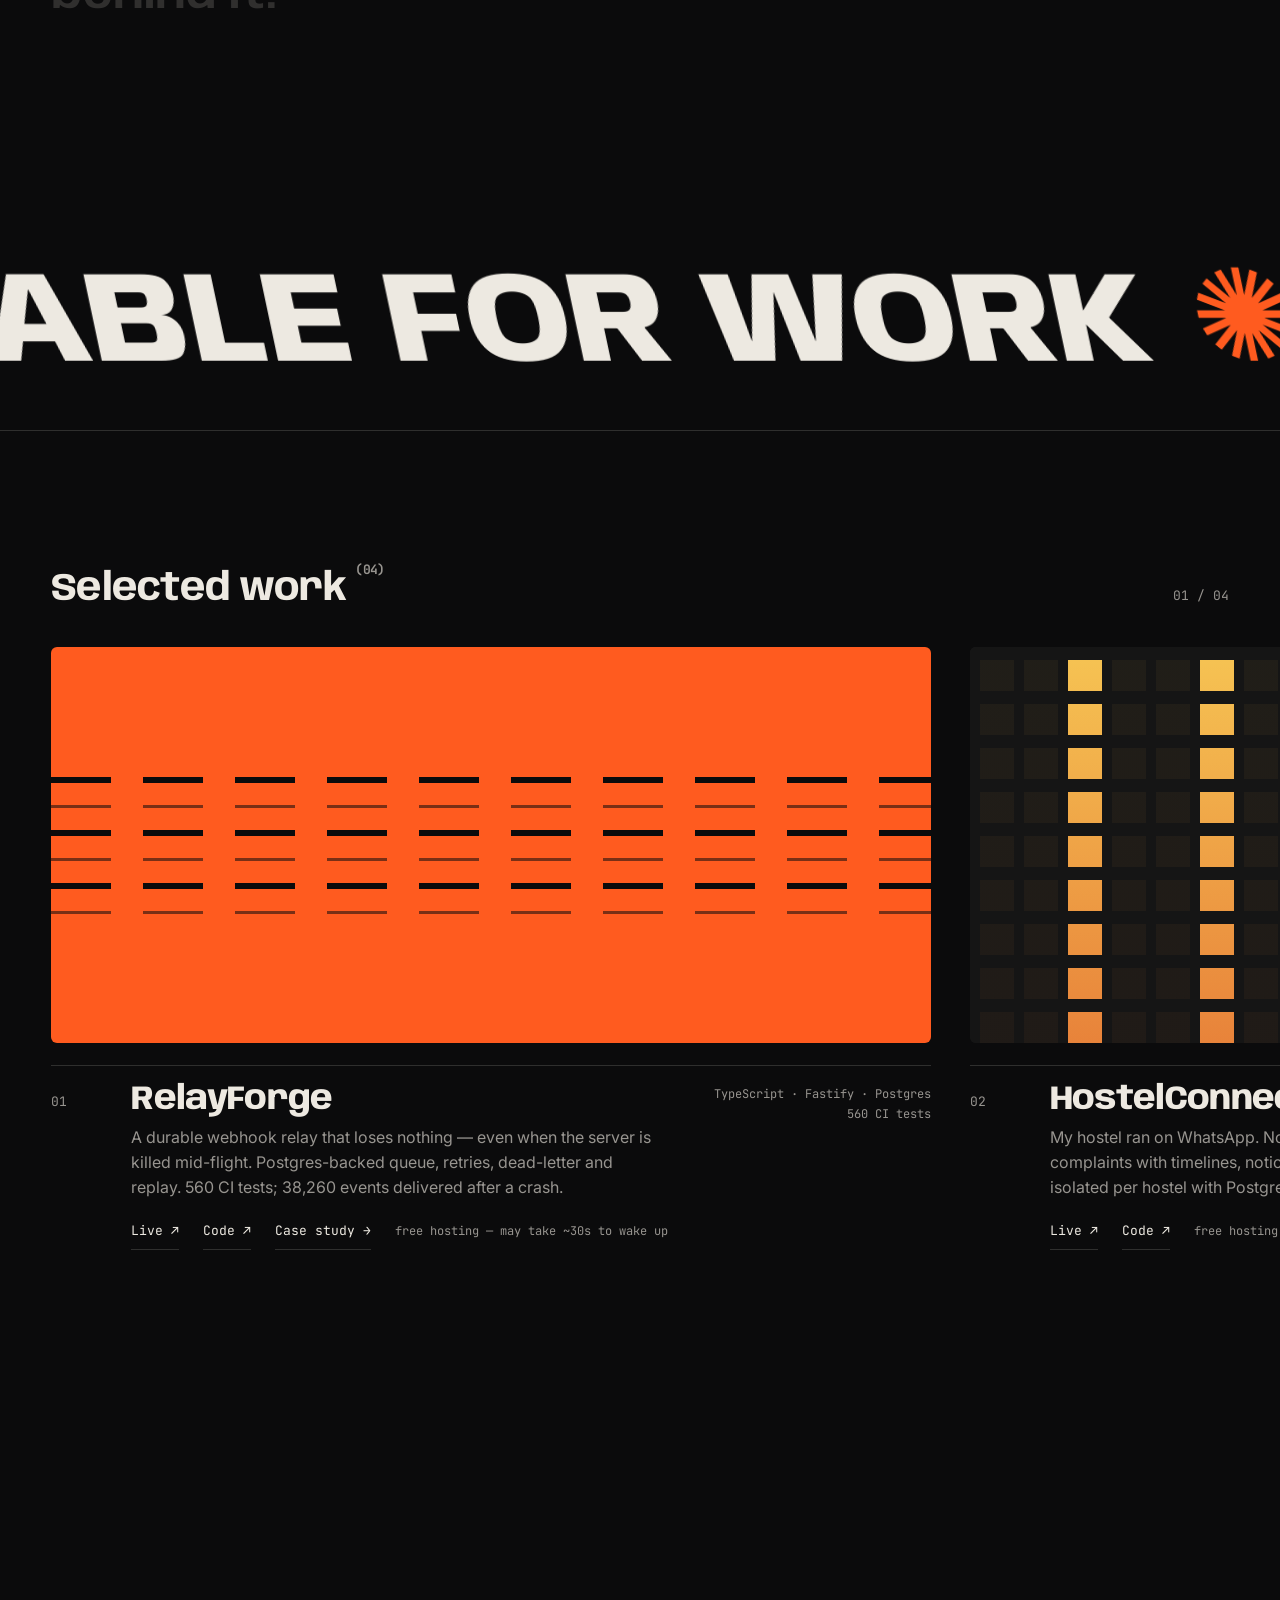
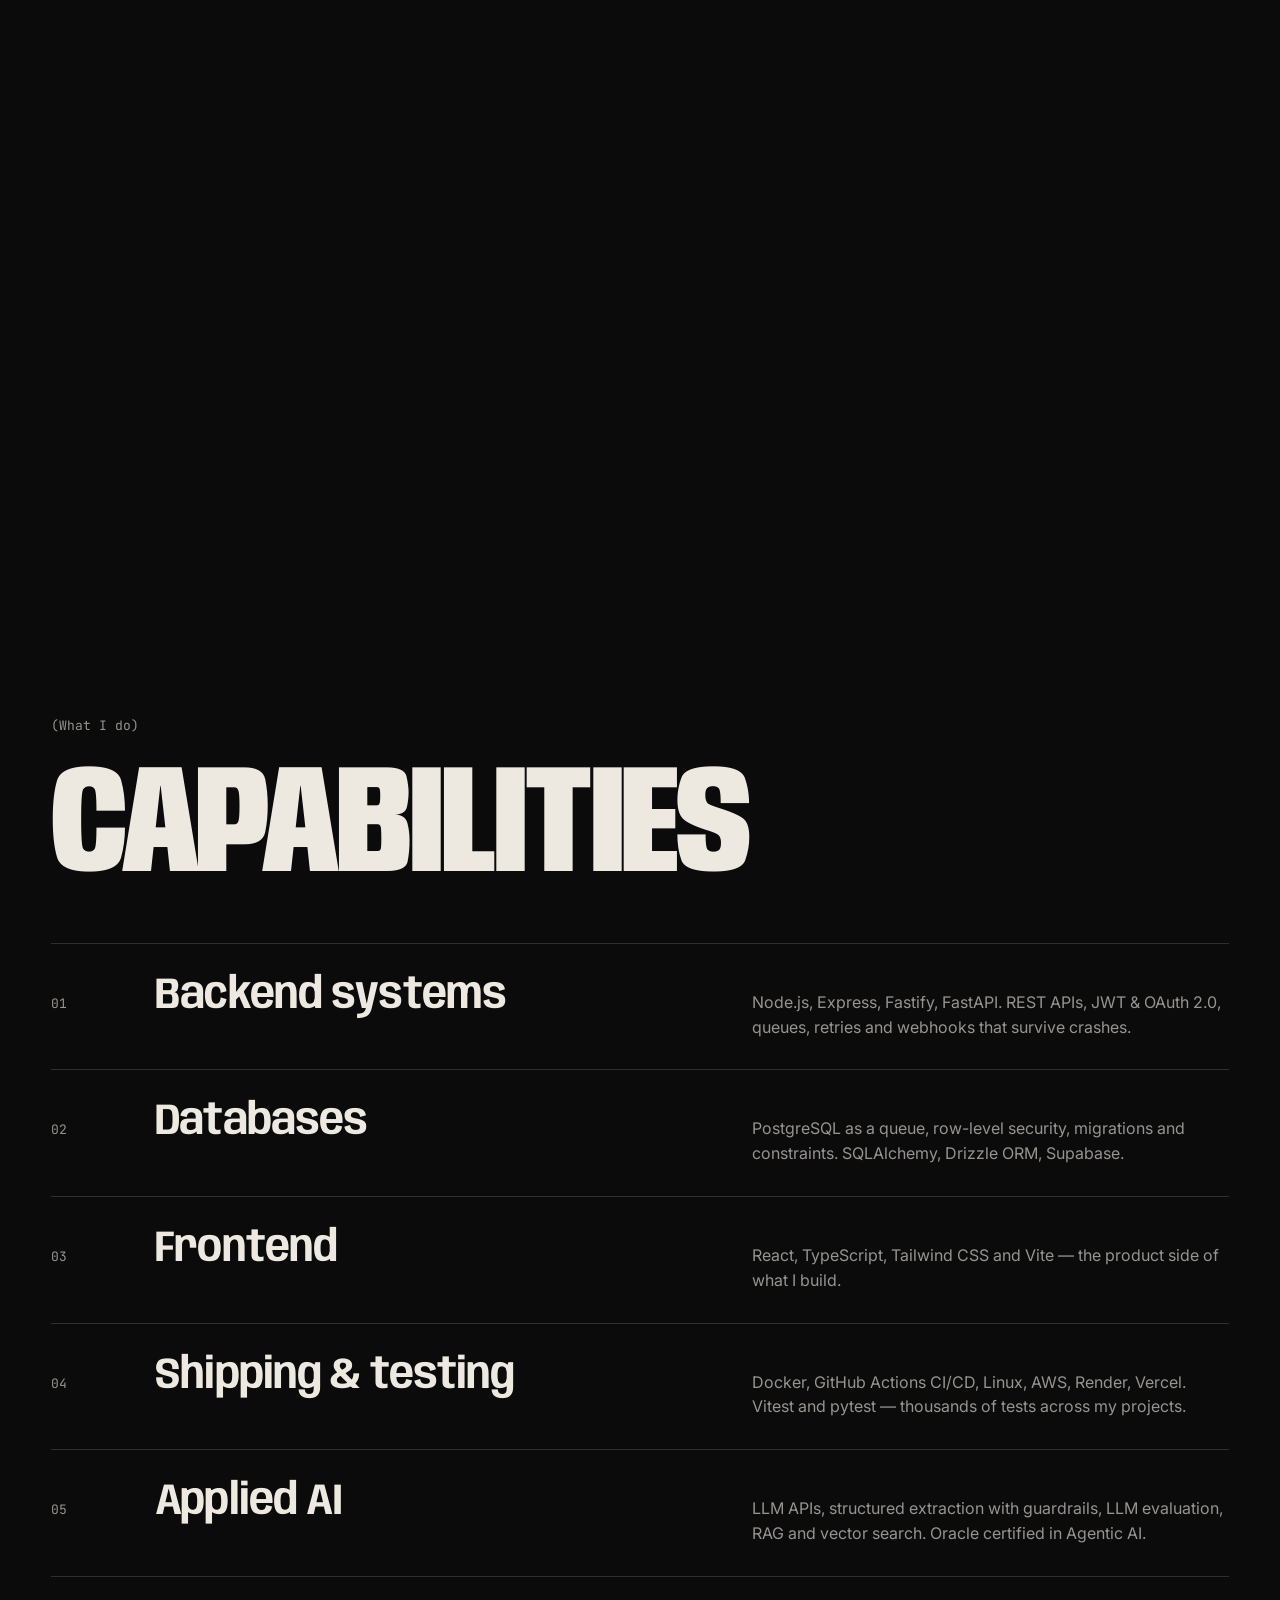
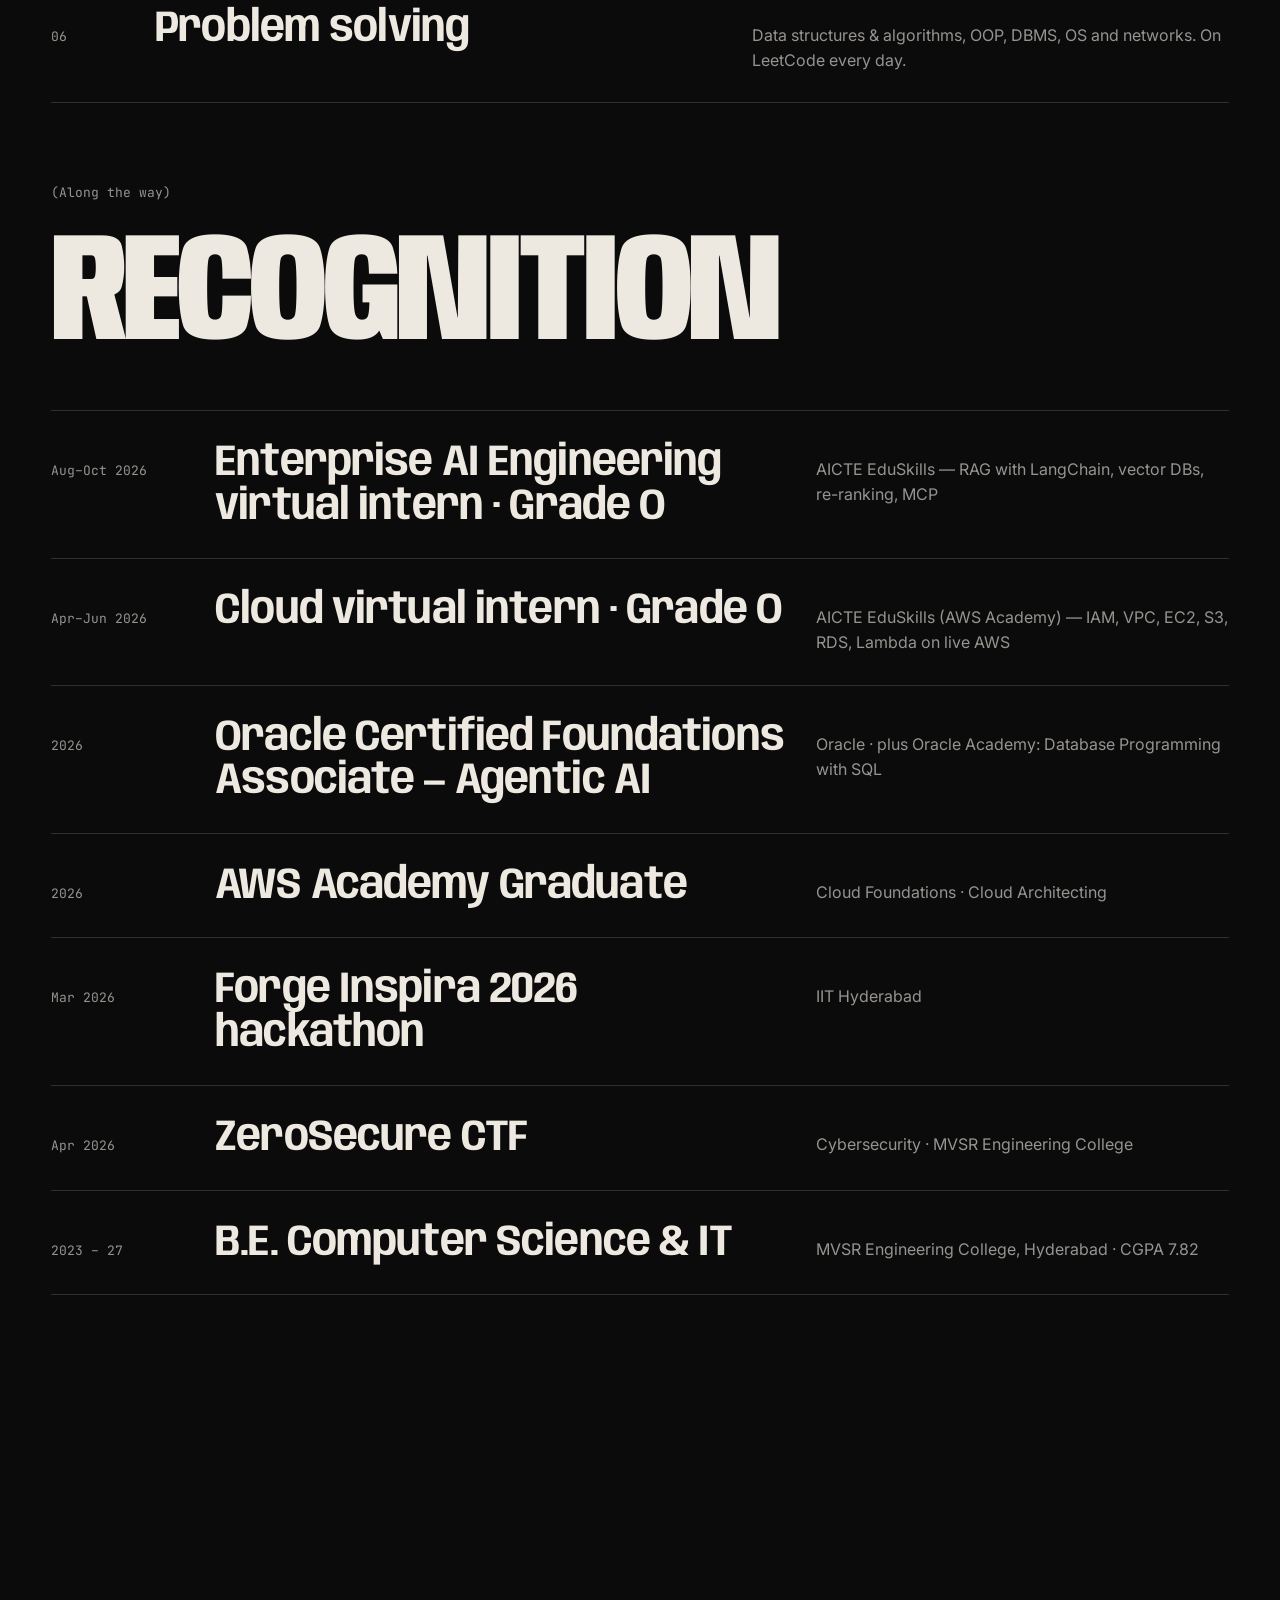
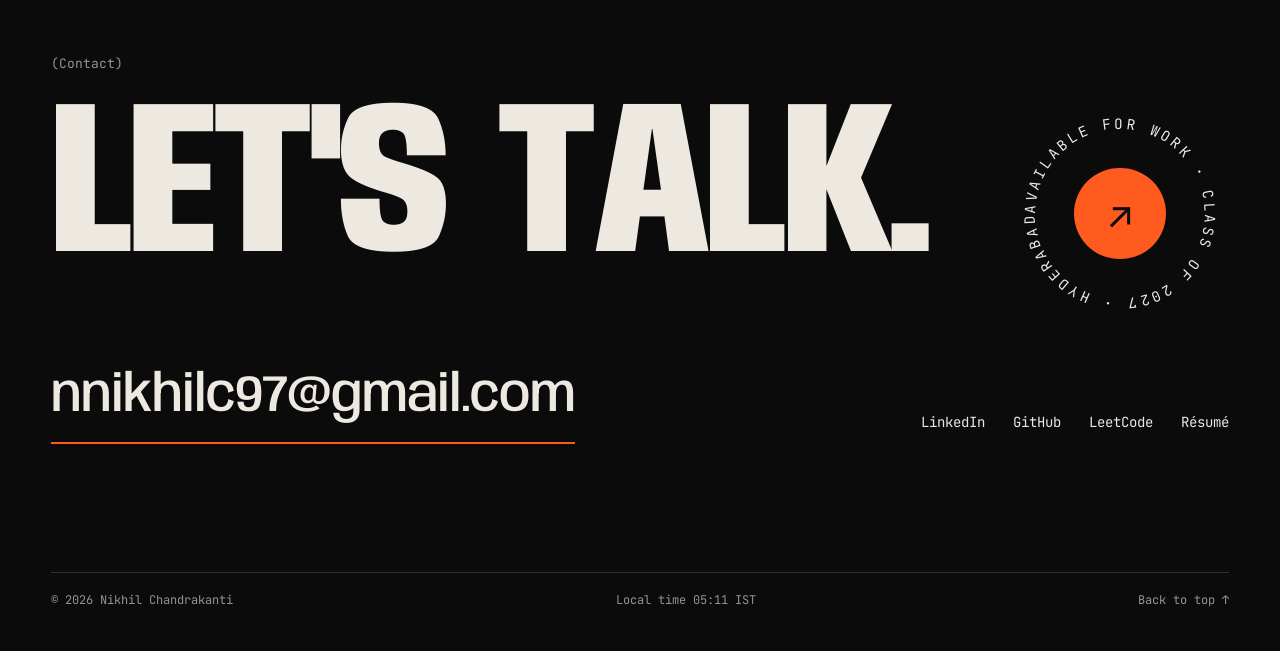
==== commit 5d4286c6: "Add wake-up notice for demos on free Render hosting" ====
--- a/index.html
+++ b/index.html
@@ -97,7 +97,7 @@
             <p class="ptags">TypeScript · Fastify · Postgres<br>560 CI tests</p>
           </div>
         </a>
-        <p class="plinks"><a data-href="relayforgeDemo" href="#" data-scramble>Live ↗</a><a data-href="relayforgeRepo" href="#" data-scramble>Code ↗</a><a href="relayforge.html" data-scramble>Case study →</a></p>
+        <p class="plinks"><a data-href="relayforgeDemo" href="#" data-scramble title="Hosted on a free plan — the first load can take about 30 seconds">Live ↗</a><a data-href="relayforgeRepo" href="#" data-scramble>Code ↗</a><a href="relayforge.html" data-scramble>Case study →</a><span class="wake">free hosting — may take ~30s to wake up</span></p>
       </article>
 
       <article class="panel" data-cursor="Code">
@@ -109,7 +109,7 @@
             <p class="ptags">React · Express · Postgres<br>2,058 tests</p>
           </div>
         </a>
-        <p class="plinks"><a data-href="hostelDemo" href="#" data-scramble>Live ↗</a><a data-href="hostelRepo" href="#" data-scramble>Code ↗</a></p>
+        <p class="plinks"><a data-href="hostelDemo" href="#" data-scramble title="Hosted on a free plan — the first load can take about 30 seconds">Live ↗</a><a data-href="hostelRepo" href="#" data-scramble>Code ↗</a><span class="wake">free hosting — may take ~30s to wake up</span></p>
       </article>
 
       <article class="panel" data-cursor="Code">
--- a/css/style.css
+++ b/css/style.css
@@ -95,12 +95,13 @@
 .panel-info{display:grid;grid-template-columns:60px minmax(0,1fr) auto;gap:20px;align-items:start;border-top:1px solid var(--rule);padding-top:18px}
 .pnum{margin:0;font-family:var(--mono);font-size:13px;color:var(--sub)}
 .panel-info h3{margin:0;font-family:var(--display);font-variation-settings:"wdth" 100,"wght" 750;font-size:clamp(26px,2.6vw,40px);letter-spacing:-.02em;line-height:1;transition:font-variation-settings .5s}
-.panel:hover .panel-info h3{font-variation-settings:"wdth" 130,"wght" 400}
+.panel:hover .panel-info h3{font-variation-settings:"wdth" 115,"wght" 400}
 .panel-info p{margin:8px 0 0;color:var(--sub);max-width:520px}
 .plinks{margin:14px 0 0 80px;display:flex;flex-wrap:wrap;gap:6px 24px;font-family:var(--mono);font-size:13px}
 .plinks a{min-height:36px;display:inline-flex;align-items:center;border-bottom:1px solid var(--rule)}
 .plinks a:hover{border-color:var(--acc);color:var(--acc)}
 .plinks a[aria-disabled]{display:none}
+.wake{align-self:center;font-family:var(--mono);font-size:12px;color:var(--sub)}
 .panel-info .ptags{margin:0;font-family:var(--mono);font-size:12px;white-space:nowrap;text-align:right;line-height:1.7}
 /* generative covers */
 .cover-rf{background:var(--acc);display:flex;flex-direction:column;justify-content:center;gap:22px;padding:0 0}
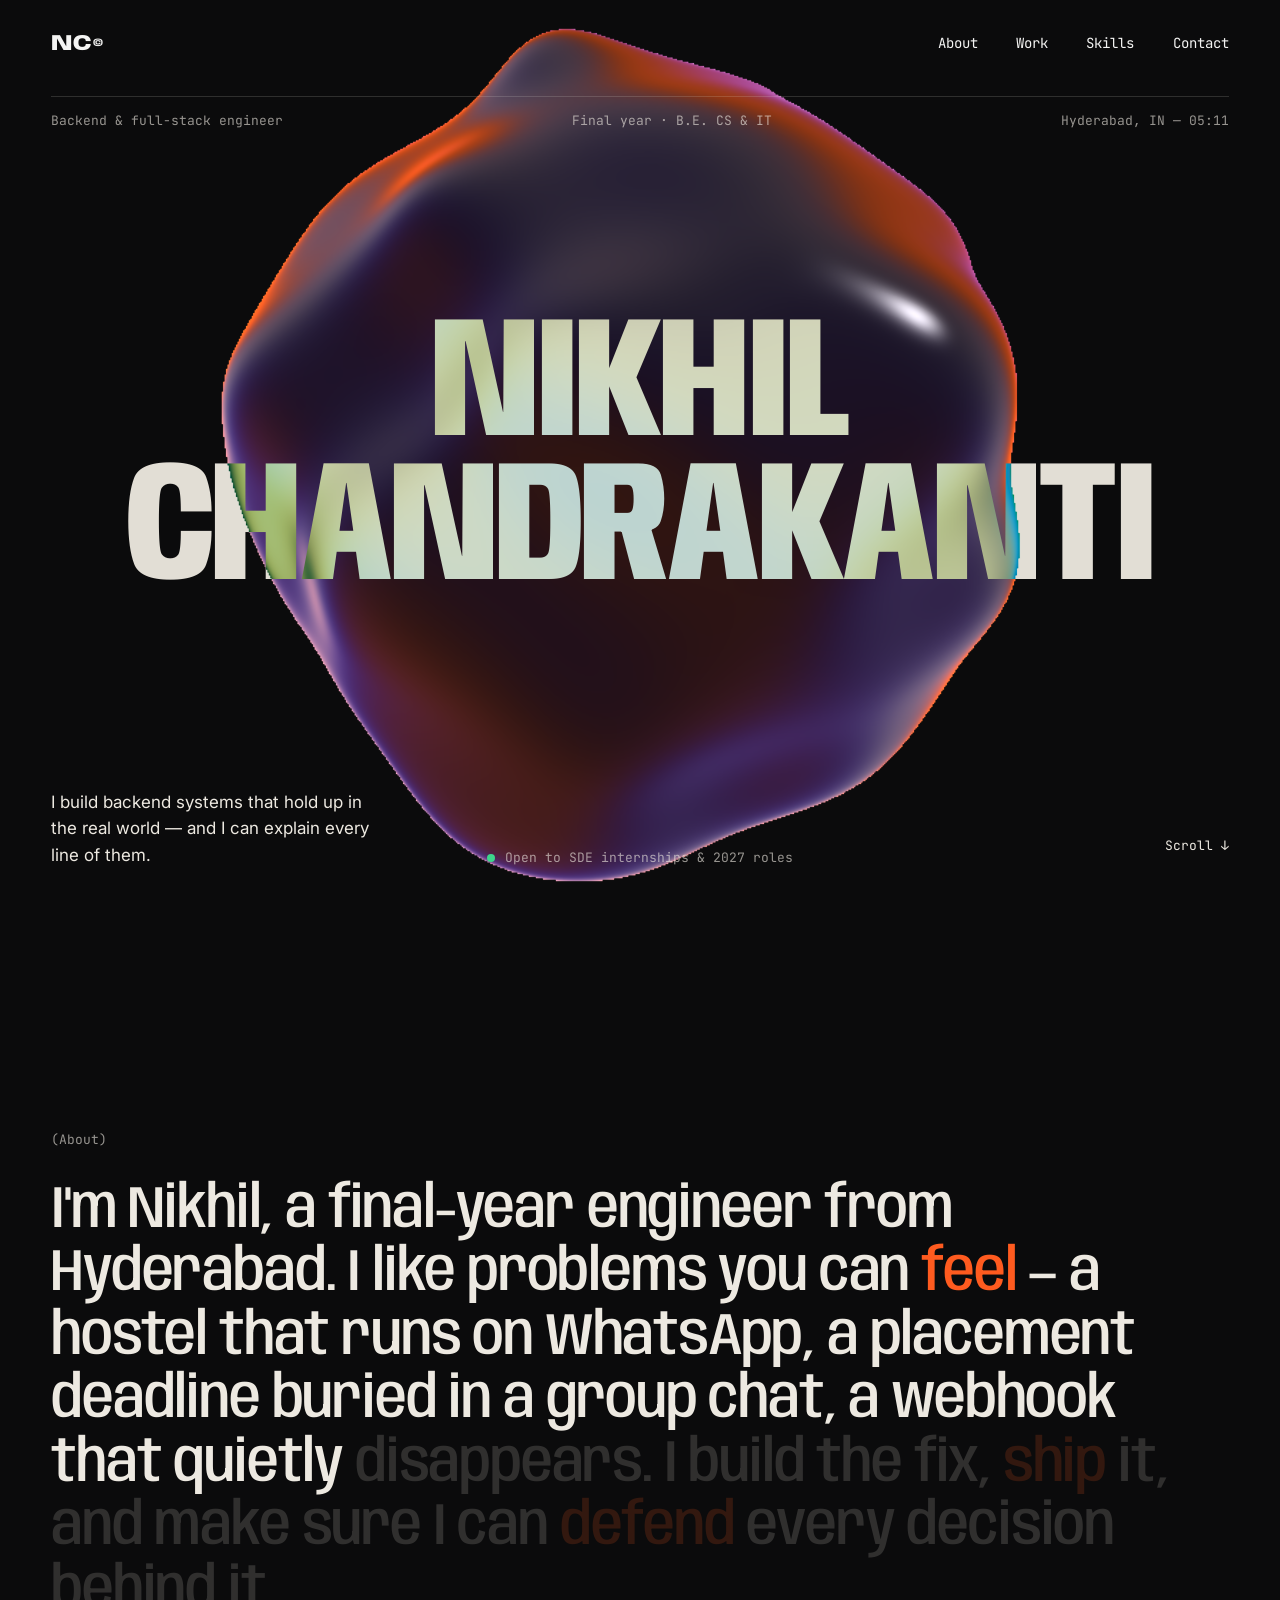
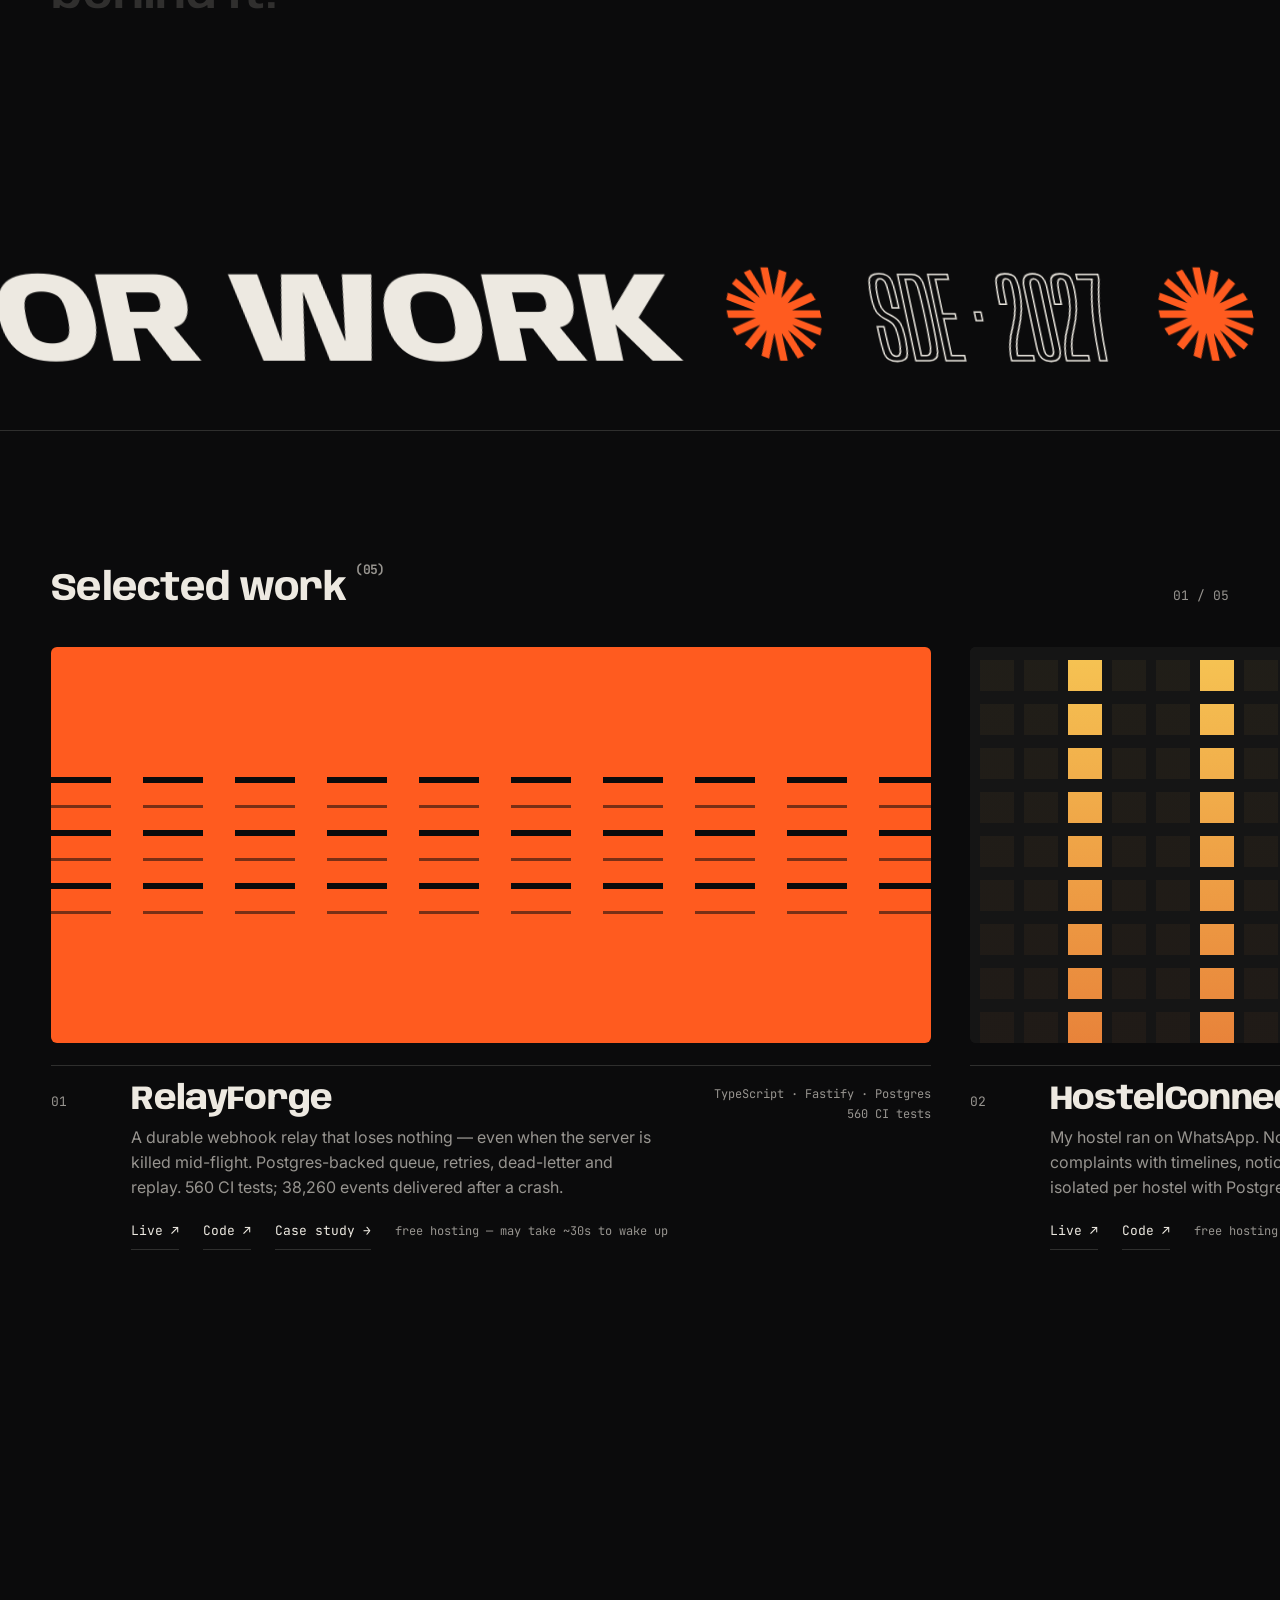
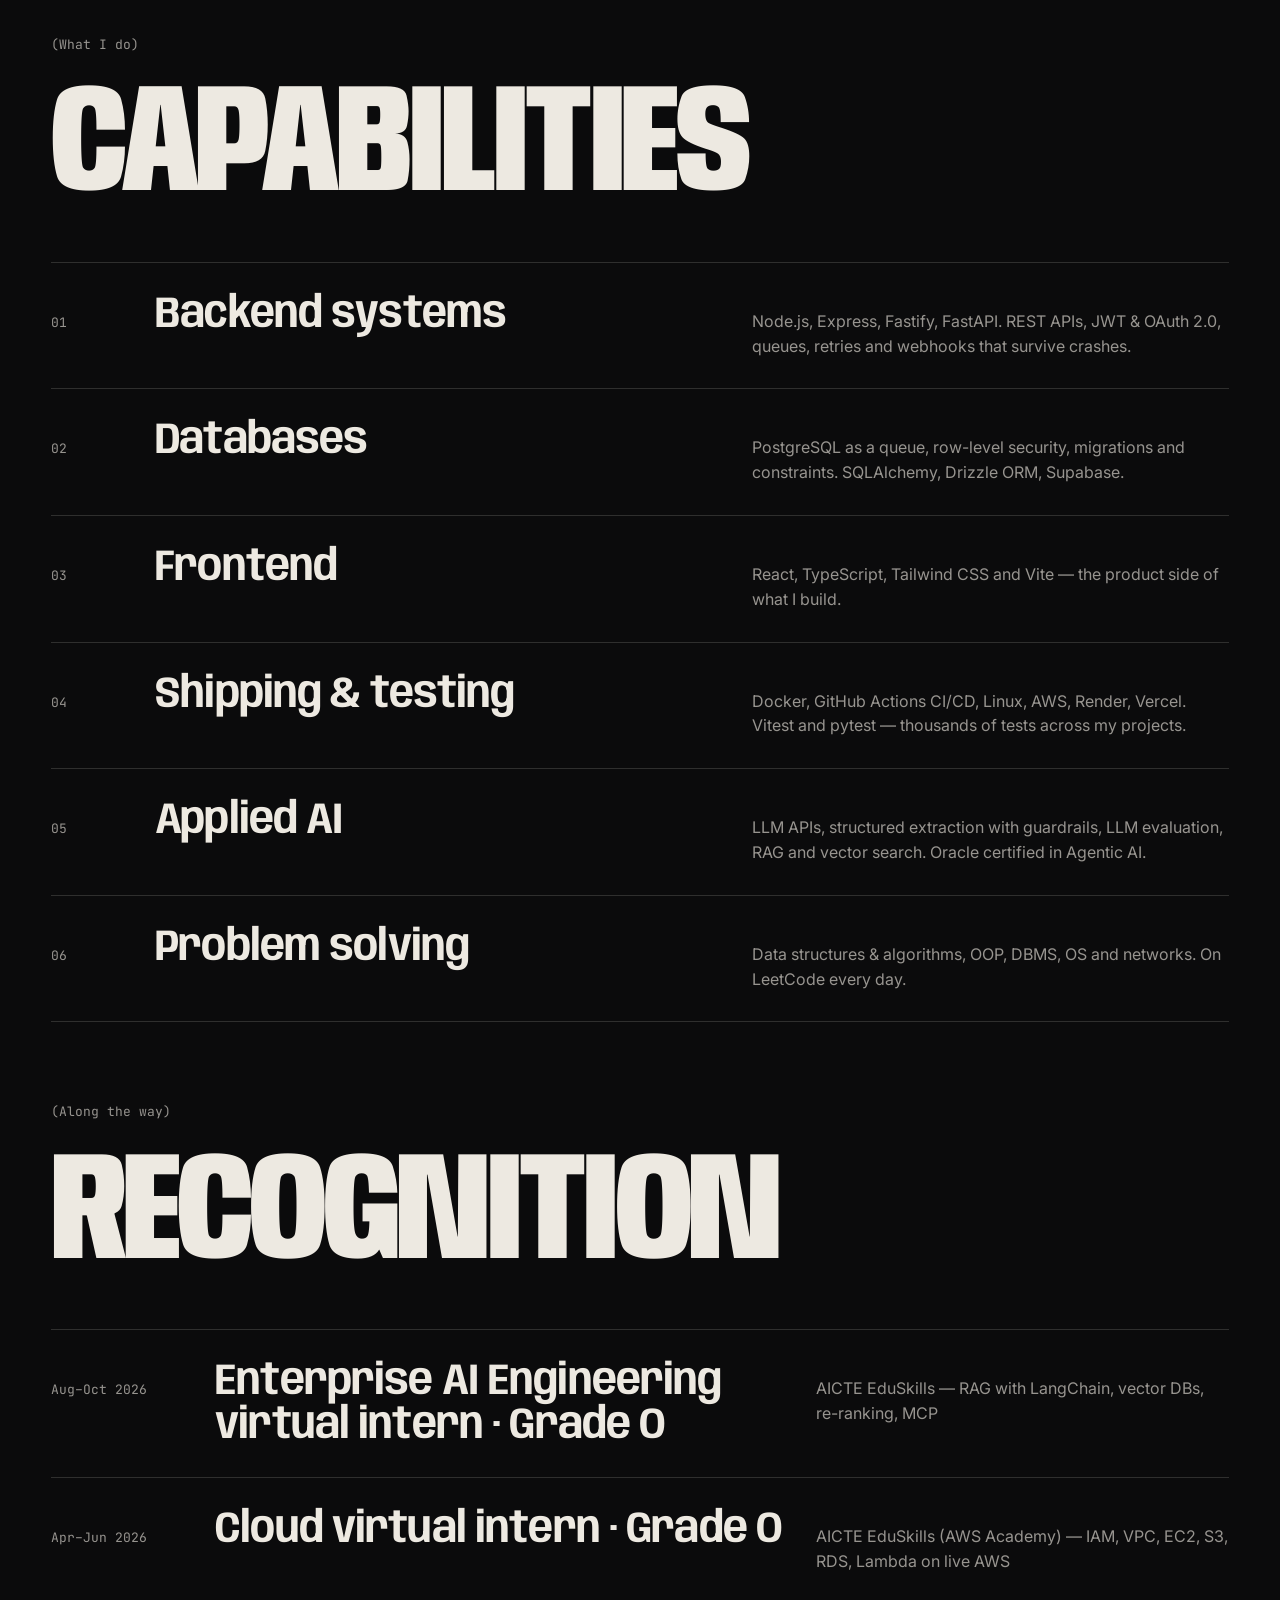
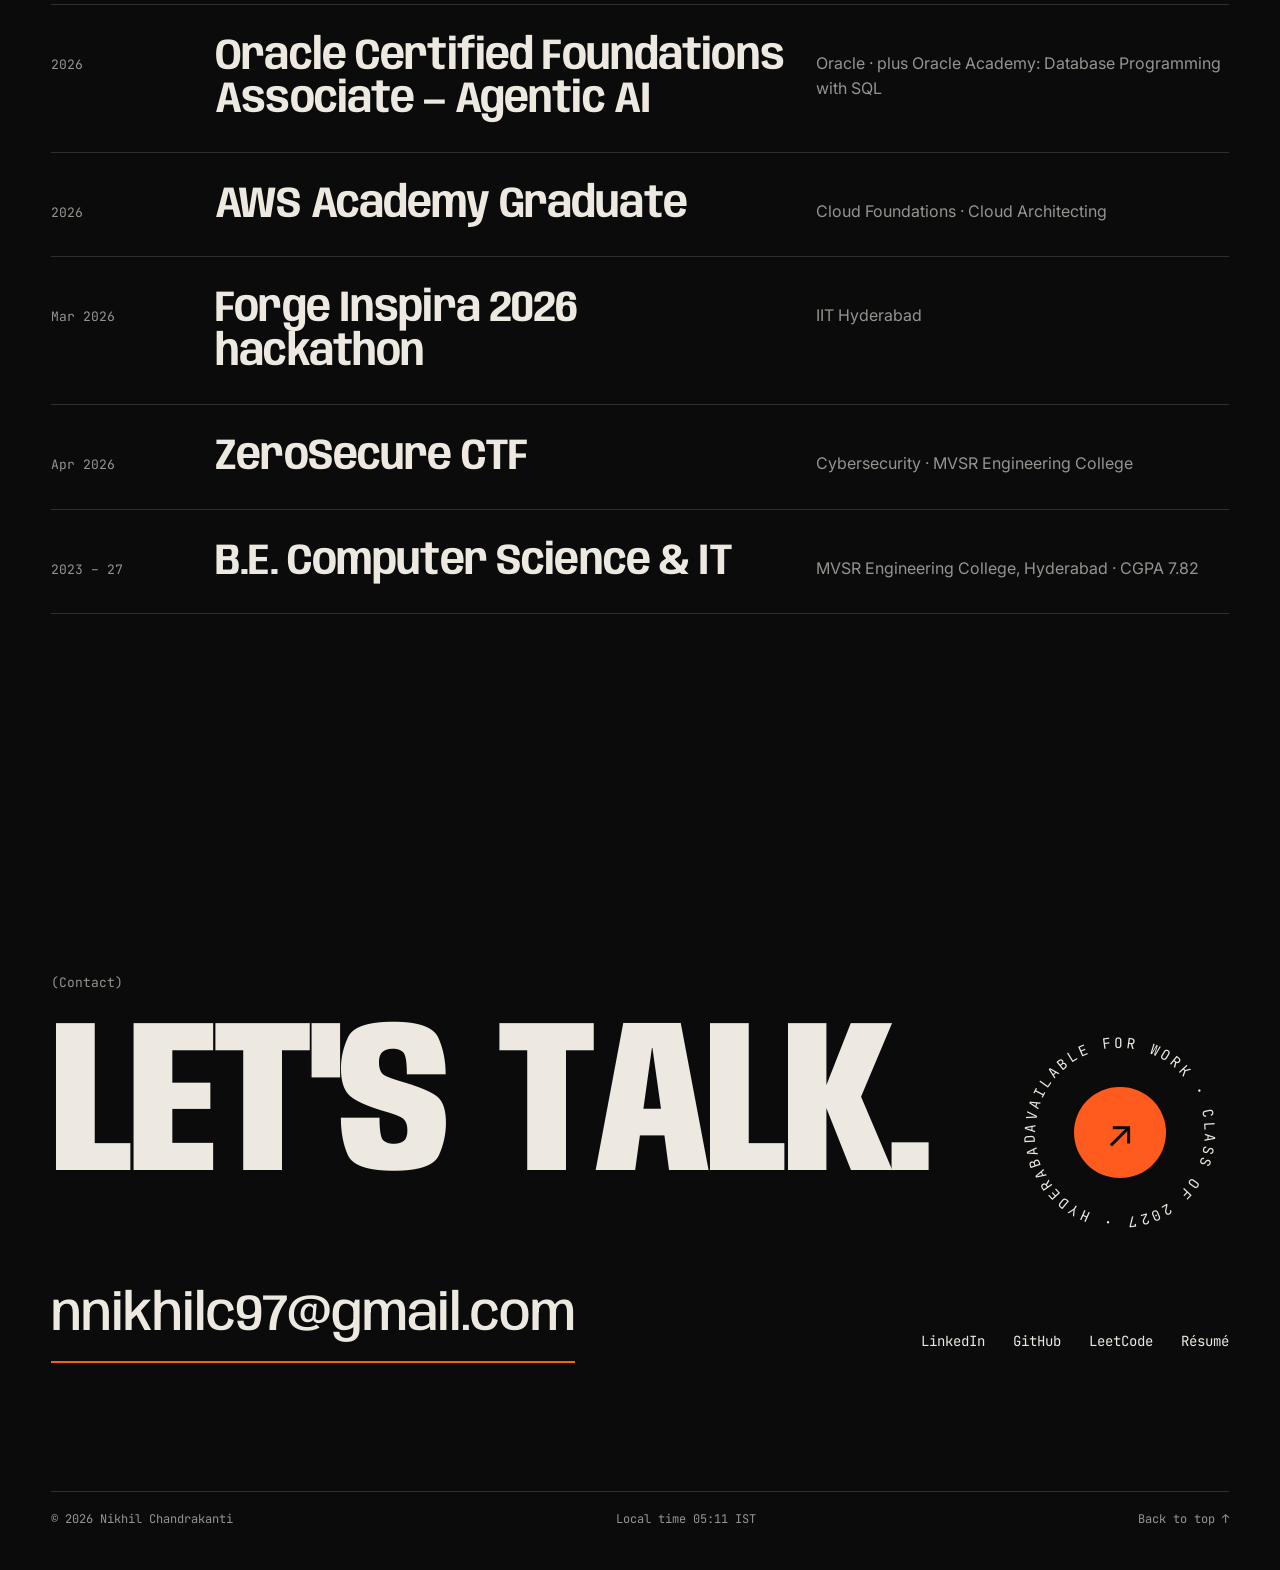
==== commit ed53ed35: "Add CricketVerse Arena to selected work New fourth panel for the open-source 3D cricket game, with a" ====
--- a/index.html
+++ b/index.html
@@ -83,8 +83,8 @@
 <section class="work" id="work" data-tone="dark" aria-labelledby="work-h">
   <div class="work-sticky">
     <div class="work-head">
-      <h2 id="work-h" class="h-sec">Selected work <sup>(04)</sup></h2>
-      <p class="work-progress" aria-hidden="true"><span id="workNum">01</span> / 04</p>
+      <h2 id="work-h" class="h-sec">Selected work <sup>(05)</sup></h2>
+      <p class="work-progress" aria-hidden="true"><span id="workNum">01</span> / 05</p>
     </div>
     <div class="work-track" id="workTrack">
 
@@ -124,11 +124,23 @@
         <p class="plinks"><a data-href="driveRadarDemo" href="#" data-scramble>Live ↗</a><a data-href="driveRadarRepo" href="#" data-scramble>Code ↗</a></p>
       </article>
 
+      <article class="panel" data-cursor="Play">
+        <a data-href="cricketDemo" href="#" class="panel-link">
+          <div class="cover cover-cv" aria-hidden="true"><i></i><b></b></div>
+          <div class="panel-info">
+            <p class="pnum">04</p>
+            <div><h3>CricketVerse Arena</h3><p>Open-source 3D cricket you play with friends from a link: private rooms, 1v1 up to 11-a-side. An authoritative Socket.IO server keeps every player on the same ball, and bots step in when someone drops.</p></div>
+            <p class="ptags">React · Three.js · Socket.IO<br>Open source · MIT</p>
+          </div>
+        </a>
+        <p class="plinks"><a data-href="cricketDemo" href="#" data-scramble title="Hosted on a free plan — the first load can take up to a minute">Play ↗</a><a data-href="cricketRepo" href="#" data-scramble>Code ↗</a><span class="wake">free hosting — may take ~50s to wake up</span></p>
+      </article>
+
       <article class="panel" data-cursor="Soon">
         <div class="panel-link">
           <div class="cover cover-ri" aria-hidden="true"></div>
           <div class="panel-info">
-            <p class="pnum">04</p>
+            <p class="pnum">05</p>
             <div><h3>Repository Intelligence</h3><p>Final-year project, in progress: change one file, see everything it can break — dependency graphs and change-impact analysis.</p></div>
             <p class="ptags">2026 – 27<br>Building now</p>
           </div>
--- a/css/style.css
+++ b/css/style.css
@@ -120,6 +120,12 @@
 @keyframes wander{0%{--x:20%;--y:30%}50%{--x:70%;--y:60%}100%{--x:40%;--y:80%}}
 @property --x{syntax:'<percentage>';inherits:false;initial-value:30%}
 @property --y{syntax:'<percentage>';inherits:false;initial-value:40%}
+.cover-cv{background:repeating-linear-gradient(90deg,#2F7D32 0 64px,#3A8F3D 64px 128px)}
+.cover-cv i{position:absolute;left:50%;top:50%;width:min(24%,190px);height:78%;translate:-50% -50%;background:linear-gradient(transparent 9%,var(--bone) 9% 10%,transparent 10% 90%,var(--bone) 90% 91%,transparent 91%),#D8B878;border-radius:3px}
+.cover-cv b{position:absolute;left:50%;top:13%;width:clamp(16px,1.8vw,24px);aspect-ratio:1;margin-left:clamp(-12px,-.9vw,-8px);border-radius:50%;background:radial-gradient(circle at 35% 30%,#F87171,#B91C1C 60%,#7F1D1D);box-shadow:0 6px 10px rgba(0,0,0,.35);animation:delivery 2.4s cubic-bezier(.45,0,.55,1) infinite}
+@keyframes delivery{0%{top:13%;transform:scale(.8)}55%{top:66%;transform:scale(1.15)}62%{top:70%;transform:scale(.9,1.1)}100%{top:84%;transform:scale(.8)}}
+.panel:hover .cover-cv b{animation-duration:1.2s}
+@media (prefers-reduced-motion: reduce){.cover-cv b{animation:none;top:66%}}
 .cover-cc{background:#0F766E;display:flex;align-items:center;justify-content:center}
 .cover-cc b{width:clamp(110px,14vw,190px);aspect-ratio:1;border-radius:50%;display:flex;align-items:center;justify-content:center;font-family:var(--display);font-variation-settings:"wdth" 120,"wght" 800;font-size:clamp(40px,5vw,72px);color:var(--ink);background:var(--bone);border:6px solid #0F766E;transition:transform .6s cubic-bezier(.2,.8,.2,1)}
 .cover-cc b+b{margin-left:-36px}
